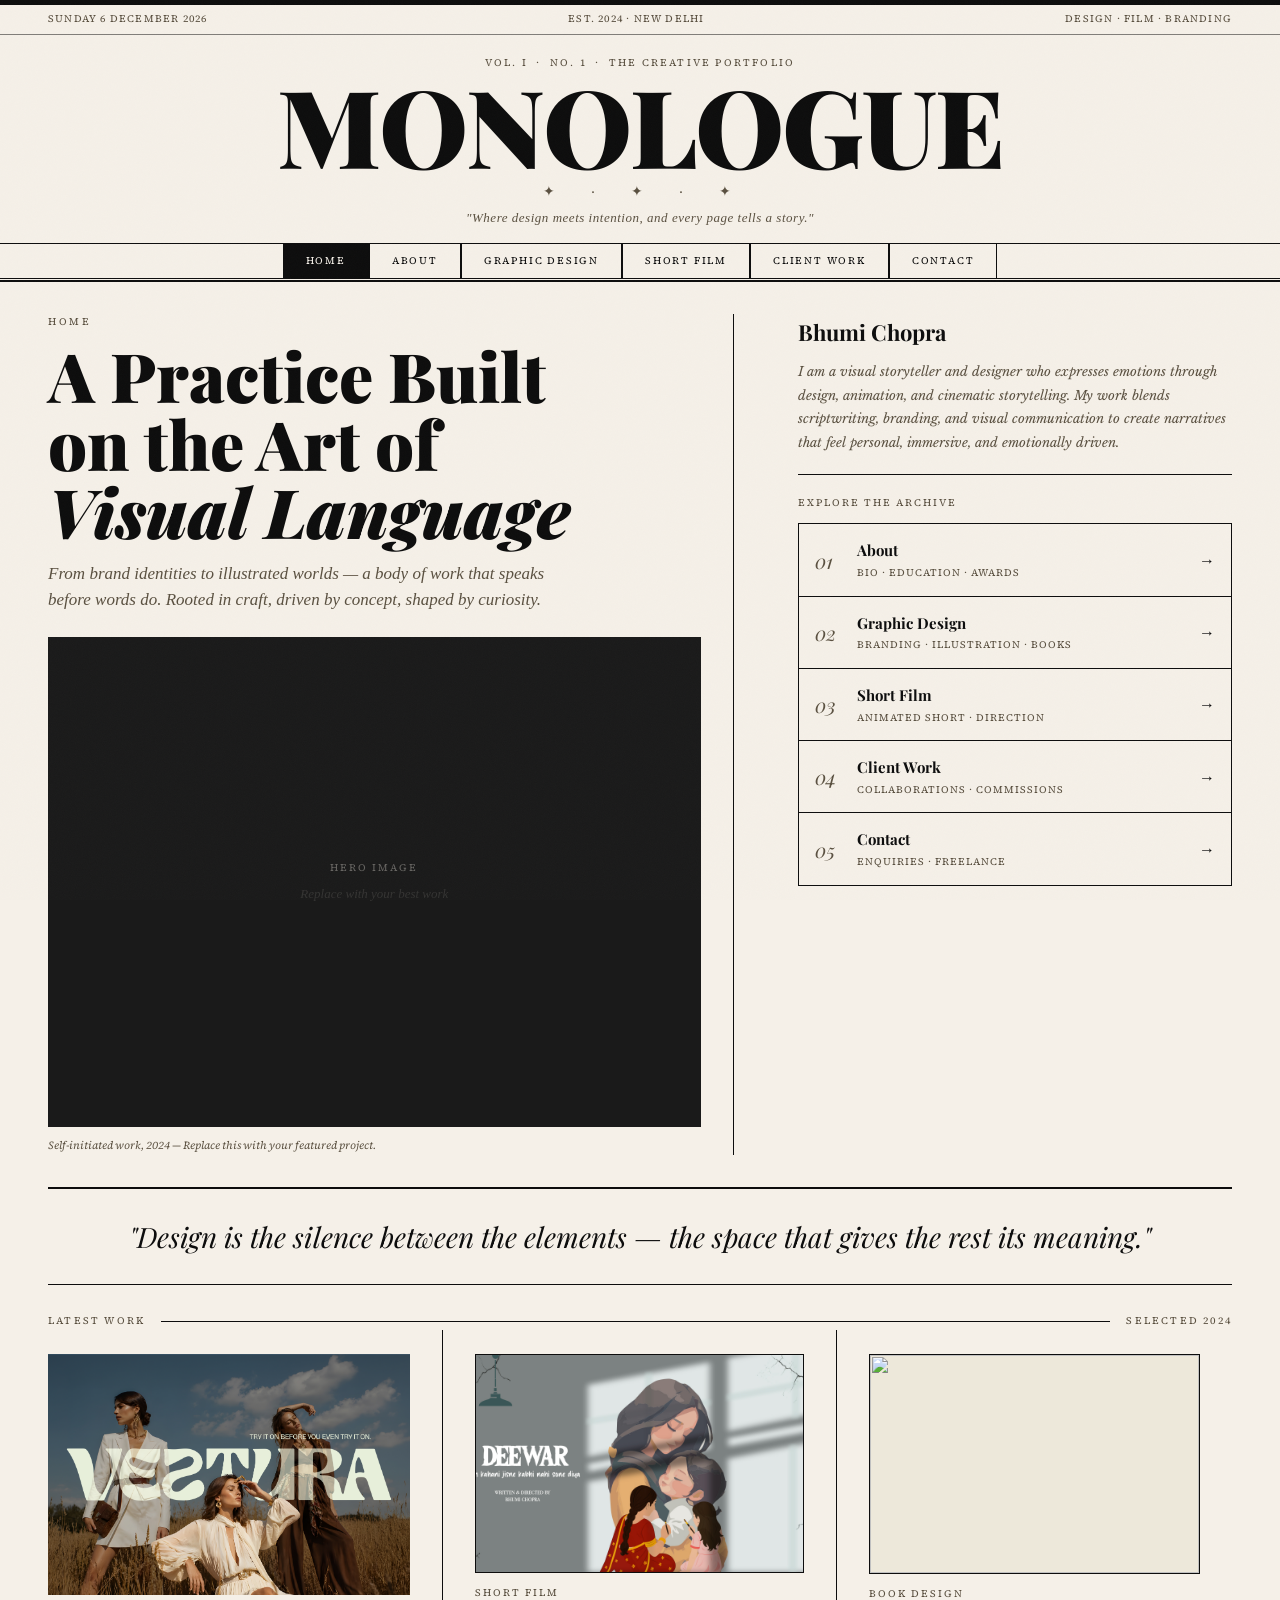
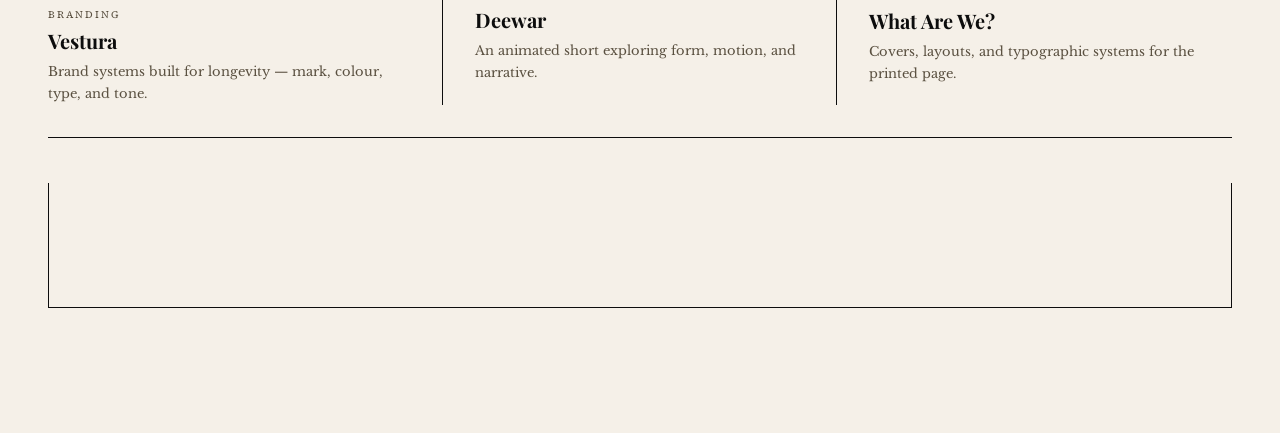
==== index.html @ 7926cd1f "Moodboard addition" ====
<!DOCTYPE html>
<html lang="en">
<head>
<meta charset="UTF-8">
<meta name="viewport" content="width=device-width, initial-scale=1.0">
<title>Monologue — Portfolio</title>
<link href="https://fonts.googleapis.com/css2?family=Playfair+Display:ital,wght@0,400;0,700;0,900;1,400;1,700&family=IM+Fell+English:ital@0;1&family=Libre+Baskerville:ital,wght@0,400;0,700;1,400&family=Source+Serif+4:ital,opsz,wght@0,8..60,300;0,8..60,400;1,8..60,300&display=swap" rel="stylesheet">
<link rel="stylesheet" href="./css/style.css">
</head>
<body>

<div class="noise"></div>

<!-- MASTHEAD -->
<header class="masthead">
  <div class="masthead-top">
    <span id="today-date"></span>
    <span>Est. 2024 · New Delhi</span>
    <span>Design · Film · Branding</span>
  </div>
  <div class="masthead-main">
    <div class="vol-line">Vol. I &nbsp;·&nbsp; No. 1 &nbsp;·&nbsp; The Creative Portfolio</div>
    <h1 class="logo-title"><a href="index.html">Monologue</a></h1><div class="ornament">✦ &nbsp; · &nbsp; ✦ &nbsp; · &nbsp; ✦</div>
    <p class="logo-sub">"Where design meets intention, and every page tells a story."</p>
  </div>
  <nav class="main-nav">
    <a href="index.html" class="active">Home</a>
    <a href="about.html">About</a>
    <a href="graphic-design.html">Graphic Design</a>
    <a href="film.html">Short Film</a>
    <a href="clients.html">Client Work</a>
    <a href="contact.html">Contact</a>
  </nav>
</header>

<!-- HERO INTRO -->
<main>
  <div class="page-grid">

    <!-- LEFT: Big intro text -->
    <div class="intro-left">
      <span class="kicker">Home</span>
      <h2 class="intro-headline">A Practice Built<br>on the Art of<br><em>Visual Language</em></h2>
      <p class="intro-deck">From brand identities to illustrated worlds — a body of work that speaks before words do. Rooted in craft, driven by concept, shaped by curiosity.</p>
      <div class="intro-img">
        <div class="img-placeholder dark">
          <span class="ph-label">Hero Image</span>
          <span class="ph-sub">Replace with your best work</span>
        </div>
      </div>
      <p class="caption">Self-initiated work, 2024 — Replace this with your featured project.</p>
    </div>

    <div class="col-rule"></div>

    <!-- RIGHT: Bio + navigation cards -->
    <div class="intro-right">
      <div class="bio-block">
        <h3 class="bio-name">Bhumi Chopra</h3>
        <p class="bio-text"><em>I am a visual storyteller and designer who expresses emotions through design, animation, and cinematic storytelling. My work blends scriptwriting, branding, and visual communication to create narratives that feel personal, immersive, and emotionally driven.</em></p>
      </div>

      <div class="rule-thin"></div>

      <p class="nav-cards-label">Explore the Archive</p>

      <div class="nav-cards">

        <a href="about.html" class="nav-card">
          <div class="nav-card-inner">
            <span class="nav-card-num">01</span>
            <div>
              <span class="nav-card-title">About</span>
              <span class="nav-card-sub">Bio · Education · Awards</span>
            </div>
            <span class="nav-card-arrow">→</span>
          </div>
        </a>

        <a href="graphic-design.html" class="nav-card">
          <div class="nav-card-inner">
            <span class="nav-card-num">02</span>
            <div>
              <span class="nav-card-title">Graphic Design</span>
              <span class="nav-card-sub">Branding · Illustration · Books</span>
            </div>
            <span class="nav-card-arrow">→</span>
          </div>
        </a>

        <a href="film.html" class="nav-card">
          <div class="nav-card-inner">
            <span class="nav-card-num">03</span>
            <div>
              <span class="nav-card-title">Short Film</span>
              <span class="nav-card-sub">Animated Short · Direction</span>
            </div>
            <span class="nav-card-arrow">→</span>
          </div>
        </a>

        <a href="clients.html" class="nav-card">
          <div class="nav-card-inner">
            <span class="nav-card-num">04</span>
            <div>
              <span class="nav-card-title">Client Work</span>
              <span class="nav-card-sub">Collaborations · Commissions</span>
            </div>
            <span class="nav-card-arrow">→</span>
          </div>
        </a>

        <a href="contact.html" class="nav-card">
          <div class="nav-card-inner">
            <span class="nav-card-num">05</span>
            <div>
              <span class="nav-card-title">Contact</span>
              <span class="nav-card-sub">Enquiries · Freelance</span>
            </div>
            <span class="nav-card-arrow">→</span>
          </div>
        </a>

      </div>
    </div>
  </div>

  <!-- PULL QUOTE -->
  <div class="pull-quote-strip">
    <blockquote>"Design is the silence between the elements — the space that gives the rest its meaning."</blockquote>
  </div>

  <!-- BOTTOM 3-COL TEASER -->
  <div class="section-header">
    <span class="section-label">Latest Work</span>
    <hr class="section-rule-line">
    <span class="section-label">Selected 2024</span>
  </div>

  <div class="three-col">
    <a href="brand-project01.html" class="teaser-card">
      <div class="teaser-img dark">
        <img src="assets/images/Branding 1/brand introduction page.jpg" style="height: 100%; width: 100%; object-fit: cover; object-position: center top; display: block;">
      </div>
      <span class="col-tag">Branding</span>
      <h3 class="teaser-title">Vestura</h3>
      <p class="teaser-text">Brand systems built for longevity — mark, colour, type, and tone.</p>
    </a>
    <a href="film.html" class="teaser-card">
      <div class="teaser-img mid">
        <img src="assets/images/Home Page/short film.jpeg" style="height: 100%; width: 100%; object-fit: cover; object-position: center top; display: block;">
      </div>
      <span class="col-tag">Short Film</span>
      <h3 class="teaser-title">Deewar</h3>
      <p class="teaser-text">An animated short exploring form, motion, and narrative.</p>
    </a>
    <a href="graphic-design.html#books" class="teaser-card">
      <div class="teaser-img light">
        <img src="assets/images/Book_design/mockup_1.jpg" style="height: 100%; width: 100%; object-fit: cover ; object-position: center top ; display: block;">
      </div>
      <span class="col-tag">Book Design</span>
      <h3 class="teaser-title">What Are We?</h3>
      <p class="teaser-text">Covers, layouts, and typographic systems for the printed page.</p>
    </a>
  </div>

  <!-- BRAND LOGOS STRIP -->
  <div class="section-header" style="margin-top:0;">
    <span class="section-label">Brands I've Worked With</span>
    <hr class="section-rule-line">
  </div>

<div class="brand-logos-strip">
    <div class="brand-logo-cell">
      <img src="./assets/images/Home Page/logo 1.png" alt="AFC">
    </div>
    <div class="brand-logo-cell">
      <img src="./assets/images/Home Page/logo 2.png" alt="DLF">
    </div>
    <div class="brand-logo-cell">
      <img src="./assets/images/Home Page/logo 3.png" alt="Minimalist">
    </div>
    <div class="brand-logo-cell">
      <img src="./assets/images/Home Page/logo 4.png" alt="Zoya">
    </div>
    <div class="brand-logo-cell">
      <img src="./assets/images/Home Page/logo 5.png" alt="Mevi">
    </div>
</div>


</main>

<footer class="site-footer">
  <div class="footer-inner">
    <span class="footer-logo">Monologue</span>
    <span class="footer-copy">© 2026 · All rights reserved</span>
    <div class="footer-links">
      <a href="contact.html">Contact</a>
      <a href="https://www.instagram.com/bhumiidesign/">Instagram</a>
      <a href="https://www.behance.net/bhumichopra">Behance</a>
    </div>
  </div>
</footer>

<script src="./js/main.js"></script>
</body>
</html>
---- css/style.css ----
/* ═══════════════════════════════════════════════
   Monologue — NEWSPAPER PORTFOLIO
   Shared Stylesheet
═══════════════════════════════════════════════ */

*, *::before, *::after { box-sizing: border-box; margin: 0; padding: 0; }

:root {
  --ink: #0d0d0d;
  --paper: #f5f0e8;
  --paper-dark: #ede8da;
  --paper-mid: #e2dccf;
  --rule: #0d0d0d;
  --muted: #5a5040;
  --col-gap: 32px;
  --page-pad: 48px;
}

html { scroll-behavior: smooth; }

body {
  background: var(--paper);
  color: var(--ink);
  font-family: 'Libre Baskerville', Georgia, serif;
  font-size: 15px;
  line-height: 1.65;
}

/* ── NOISE TEXTURE ─────────────────────────── */
.noise {
  position: fixed;
  inset: 0;
  pointer-events: none;
  z-index: 999;
  opacity: 0.025;
  background-image: url("data:image/svg+xml,%3Csvg viewBox='0 0 256 256' xmlns='http://www.w3.org/2000/svg'%3E%3Cfilter id='noise'%3E%3CfeTurbulence type='fractalNoise' baseFrequency='0.9' numOctaves='4' stitchTiles='stitch'/%3E%3C/filter%3E%3Crect width='100%25' height='100%25' filter='url(%23noise)'/%3E%3C/svg%3E");
  background-repeat: repeat;
  background-size: 200px;
}

/* ── MASTHEAD ──────────────────────────────── */
.masthead {
  border-bottom: 1px solid var(--ink);
  animation: fadeDown 0.5s ease both;
}

.masthead-top {
  border-top: 5px solid var(--ink);
  border-bottom: 1px solid var(--ink);
  display: flex;
  justify-content: space-between;
  align-items: center;
  gap: 12px;
  padding: 6px var(--page-pad);
  font-family: 'Source Serif 4', serif;
  font-size: 10px;
  letter-spacing: 0.12em;
  text-transform: uppercase;
  color: var(--muted);
}

.masthead-main {
  text-align: center;
  padding: 20px var(--page-pad) 0;
}

.vol-line {
  font-family: 'Source Serif 4', serif;
  font-size: 10px;
  letter-spacing: 0.22em;
  text-transform: uppercase;
  color: var(--muted);
  margin-bottom: 6px;
}

.logo-title {
  font-family: 'Playfair Display', serif;
  font-size: clamp(52px, 9vw, 108px);
  font-weight: 900;
  line-height: 0.88;
  letter-spacing: -0.02em;
  text-transform: uppercase;
}

.logo-title a {
  color: inherit;
  text-decoration: none;
}
.ornament {
  font-size: 14px;
  color: var(--muted);
  padding: 8px 0 4px;
  letter-spacing: 6px;
}

.logo-sub {
  font-family: 'IM Fell English', serif;
  font-style: italic;
  font-size: 13px;
  color: var(--muted);
  letter-spacing: 0.04em;
  padding-bottom: 14px;
}

/* ── NAV ───────────────────────────────────── */
.main-nav {
  display: flex;
  justify-content: center;
  border-top: 1px solid var(--ink);
  border-bottom: 3px double var(--ink);
  flex-wrap: wrap;
}

.main-nav a {
  font-family: 'Source Serif 4', serif;
  font-size: 10px;
  letter-spacing: 0.18em;
  text-transform: uppercase;
  color: var(--ink);
  text-decoration: none;
  padding: 9px 22px;
  border-right: 0.5px solid var(--ink);
  border-left: 0.5px solid var(--ink);
  transition: background 0.15s, color 0.15s;
}

.main-nav a:first-child { border-left: 0.5px solid var(--ink); }
.main-nav a:hover { background: var(--ink); color: var(--paper); }
.main-nav a.active { background: var(--ink); color: var(--paper); }

/* ── PAGE STRUCTURE ────────────────────────── */
main {
  max-width: 1280px;
  margin: 0 auto;
  padding: 0 var(--page-pad);
  animation: fadeUp 0.5s ease 0.1s both;
}

.page-title-block {
  padding: 40px 0 32px;
  border-bottom: 1px solid var(--ink);
}

.kicker {
  font-family: 'Source Serif 4', serif;
  font-size: 10px;
  letter-spacing: 0.25em;
  text-transform: uppercase;
  color: var(--muted);
  display: block;
  margin-bottom: 10px;
}

.page-headline {
  font-family: 'Playfair Display', serif;
  font-size: clamp(36px, 6vw, 72px);
  font-weight: 900;
  line-height: 0.95;
  margin-bottom: 16px;
}

.page-deck {
  font-family: 'IM Fell English', serif;
  font-style: italic;
  font-size: 16px;
  color: var(--muted);
  max-width: 640px;
  line-height: 1.6;
}

/* ── SECTION HEADERS ───────────────────────── */
.section-header {
  display: flex;
  align-items: center;
  gap: 16px;
  padding: 28px 0 0;
}

.section-label {
  font-family: 'Source Serif 4', serif;
  font-size: 10px;
  letter-spacing: 0.22em;
  text-transform: uppercase;
  color: var(--muted);
  white-space: nowrap;
}

.section-rule-line {
  flex: 1;
  border: none;
  border-top: 0.5px solid var(--ink);
}

/* ── COL RULE (vertical) ───────────────────── */
.col-rule {
  width: 1px;
  background: var(--ink);
  align-self: stretch;
  min-height: 100%;
  flex-shrink: 0;
}

.rule-thin {
  border: none;
  border-top: 0.5px solid var(--ink);
  margin: 20px 0;
}

/* ── INDEX PAGE GRID ───────────────────────── */
.page-grid {
  display: grid;
  grid-template-columns: 1.4fr auto 1fr;
  gap: 0 var(--col-gap);
  padding: 32px 0;
  border-bottom: 1px solid var(--ink);
}

.intro-right { padding-left: var(--col-gap); }

.intro-headline {
  font-family: 'Playfair Display', serif;
  font-size: clamp(38px, 5.5vw, 68px);
  font-weight: 900;
  line-height: 1.0;
  margin-bottom: 16px;
}

.intro-deck {
  font-family: 'IM Fell English', serif;
  font-style: italic;
  font-size: 17px;
  color: var(--muted);
  margin-bottom: 24px;
  line-height: 1.55;
  max-width: 500px;
}

.intro-img {
  width: 100%;
  aspect-ratio: 4/3;
  margin-bottom: 10px;
}

.bio-name {
  font-family: 'Playfair Display', serif;
  font-size: 22px;
  font-weight: 700;
  margin-bottom: 10px;
}

.bio-text {
  font-size: 13px;
  line-height: 1.8;
  color: var(--muted);
  margin-bottom: 20px;
}

.nav-cards-label {
  font-family: 'Source Serif 4', serif;
  font-size: 10px;
  letter-spacing: 0.2em;
  text-transform: uppercase;
  color: var(--muted);
  margin-bottom: 12px;
}

.nav-cards { display: flex; flex-direction: column; gap: 0; }

.nav-card {
  display: block;
  text-decoration: none;
  color: var(--ink);
  border: 0.5px solid var(--ink);
  border-top: none;
  transition: background 0.15s;
}
.nav-card:first-child { border-top: 0.5px solid var(--ink); }
.nav-card:hover { background: var(--ink); color: var(--paper); }
.nav-card:hover .nav-card-num,
.nav-card:hover .nav-card-sub { color: rgba(245,240,232,0.55); }

.nav-card-inner {
  display: flex;
  align-items: center;
  gap: 14px;
  padding: 14px 16px;
}

.nav-card-num {
  font-family: 'Playfair Display', serif;
  font-size: 20px;
  font-weight: 400;
  font-style: italic;
  color: var(--muted);
  min-width: 28px;
  transition: color 0.15s;
}

.nav-card-title {
  display: block;
  font-family: 'Playfair Display', serif;
  font-size: 15px;
  font-weight: 700;
}

.nav-card-sub {
  display: block;
  font-family: 'Source Serif 4', serif;
  font-size: 10px;
  letter-spacing: 0.1em;
  color: var(--muted);
  text-transform: uppercase;
  margin-top: 2px;
  transition: color 0.15s;
}

.nav-card-arrow {
  margin-left: auto;
  font-size: 16px;
}

/* ── PULL QUOTE STRIP ──────────────────────── */
.pull-quote-strip {
  border-top: 1px solid var(--ink);
  border-bottom: 1px solid var(--ink);
  padding: 28px 80px;
  text-align: center;
}

.pull-quote-strip blockquote {
  font-family: 'Playfair Display', serif;
  font-style: italic;
  font-size: clamp(18px, 2.5vw, 28px);
  line-height: 1.4;
  color: var(--ink);
}

/* ── THREE COL TEASER ──────────────────────── */
.three-col {
  display: grid;
  grid-template-columns: repeat(3, 1fr);
  gap: 0;
  border-bottom: 1px solid var(--ink);
  padding-bottom: 32px;
}

.teaser-card {
  text-decoration: none;
  color: var(--ink);
  padding: 24px var(--col-gap) 0 0;
  border-right: 0.5px solid var(--ink);
  transition: opacity 0.2s;
}
.teaser-card:last-child { border-right: none; padding-right: 0; }
.teaser-card:not(:first-child) { padding-left: var(--col-gap); padding-right: var(--col-gap); }
.teaser-card:last-child { padding-left: var(--col-gap); }
.teaser-card:hover { opacity: 0.7; }

.teaser-img { width: 100%; aspect-ratio: 3/2; margin-bottom: 12px; display: flex; align-items: center; justify-content: center; }

.col-tag {
  font-family: 'Source Serif 4', serif;
  font-size: 10px;
  letter-spacing: 0.2em;
  text-transform: uppercase;
  color: var(--muted);
  display: block;
  margin-bottom: 6px;
}

.teaser-title {
  font-family: 'Playfair Display', serif;
  font-size: 20px;
  font-weight: 700;
  line-height: 1.2;
  margin-bottom: 8px;
}

.teaser-text {
  font-size: 13px;
  line-height: 1.7;
  color: var(--muted);
}

/* ── IMAGE PLACEHOLDERS ────────────────────── */
.img-placeholder {
  width: 100%; height: 100%;
  display: flex; flex-direction: column;
  align-items: center; justify-content: center;
  gap: 6px;
}
.img-placeholder.dark { background: #1a1a1a; }
.img-placeholder.mid { background: var(--paper-mid); border: 1px solid var(--ink); }
.img-placeholder.light { background: var(--paper-dark); border: 1px solid var(--ink); }
.img-placeholder.tall { aspect-ratio: 3/4; width: 100%; }
.img-placeholder.medium { aspect-ratio: 4/3; width: 100%; }

.dark .ph-label, .mid .ph-label { font-family: 'Source Serif 4', serif; font-size: 10px; letter-spacing: 0.2em; text-transform: uppercase; }
.dark .ph-label { color: rgba(245,240,232,0.35); }
.mid .ph-label { color: var(--muted); }
.dark .ph-sub { font-family: 'IM Fell English', serif; font-style: italic; font-size: 13px; color: rgba(245,240,232,0.2); }
.mid .ph-sub { font-family: 'IM Fell English', serif; font-style: italic; font-size: 13px; color: var(--muted); opacity: 0.6; }
.ph-label { font-family: 'Source Serif 4', serif; font-size: 10px; letter-spacing: 0.2em; text-transform: uppercase; color: var(--muted); }
.ph-sub { font-family: 'IM Fell English', serif; font-style: italic; font-size: 13px; color: var(--muted); opacity: 0.6; }

/* Shorthand bg classes */
.dark { background: #1c1c1c; }
.mid { background: var(--paper-mid); border: 1px solid var(--ink); }
.light { background: var(--paper-dark); border: 1px solid var(--ink); }

/* ── WORK FEATURE ──────────────────────────── */
.work-feature {
  display: grid;
  grid-template-columns: 1fr 1fr;
  gap: 0 var(--col-gap);
  padding: 32px 0;
  border-bottom: 1px solid var(--ink);
}

.work-feature.reverse { direction: rtl; }
.work-feature.reverse > * { direction: ltr; }

.work-feature-img { width: 100%; }
.work-feature-img .img-placeholder { aspect-ratio: unset; height: 100%; min-height: 320px; }

.work-feature-text { padding: 8px 0; }

.work-title {
  font-family: 'Playfair Display', serif;
  font-size: clamp(26px, 3.5vw, 42px);
  font-weight: 900;
  line-height: 1.05;
  margin-bottom: 16px;
}

.work-body {
  font-size: 14px;
  line-height: 1.8;
  color: var(--muted);
  margin-bottom: 16px;
}

.work-meta { display: flex; flex-direction: column; gap: 6px; margin-top: 8px; }

.meta-item {
  font-family: 'Source Serif 4', serif;
  font-size: 11px;
  letter-spacing: 0.1em;
  color: var(--muted);
  border-bottom: 0.5px solid var(--paper-mid);
  padding-bottom: 6px;
}
.meta-item strong { color: var(--ink); font-family: 'Libre Baskerville', serif; margin-right: 12px; }

/* ── SUB-NAV TABS ──────────────────────────── */
.sub-nav-wrap {
  padding: 20px 0;
  border-bottom: 1px solid var(--ink);
}

.sub-nav { display: flex; gap: 0; }

.sub-btn {
  font-family: 'Source Serif 4', serif;
  font-size: 10px;
  letter-spacing: 0.18em;
  text-transform: uppercase;
  background: none;
  border: 0.5px solid var(--ink);
  color: var(--muted);
  padding: 8px 20px;
  cursor: pointer;
  transition: all 0.15s;
}
.sub-btn:last-child { border-right: 0.5px solid var(--ink); }
.sub-btn:hover { background: var(--ink); color: var(--paper); }
.sub-btn.active { background: var(--ink); color: var(--paper); }

/* ── GRID 2 ────────────────────────────────── */
.grid-2 {
  display: grid;
  grid-template-columns: repeat(2, 1fr);
  gap: var(--col-gap);
  padding: 28px 0 32px;
}

.grid-title {
  font-family: 'Playfair Display', serif;
  font-size: 18px;
  font-weight: 700;
  margin: 10px 0 6px;
}

.grid-text { font-size: 12px; color: var(--muted); line-height: 1.65; }

/* ── MASONRY ───────────────────────────────── */
.masonry-grid {
  columns: 3;
  column-gap: var(--col-gap);
  padding: 28px 0 32px;
}

.masonry-item {
  break-inside: avoid;
  margin-bottom: var(--col-gap);
}

.masonry-item > div {
  width: 100%;
  aspect-ratio: 4/3;
}

.masonry-item.tall > div { aspect-ratio: 2/3; }

/* ── FILM PAGE ─────────────────────────────── */
.film-section {
  padding: 32px 0;
  border-bottom: 1px solid var(--ink);
}

.film-embed-wrap {
  width: 100%;
  aspect-ratio: 16/9;
  background: #0d0d0d;
  border: 1px solid var(--ink);
  overflow: hidden;
}

.film-poster { width: 100%; height: 100%; cursor: pointer; }

.film-poster-inner {
  width: 100%; height: 100%;
  display: flex; flex-direction: column;
  align-items: center; justify-content: center;
  gap: 16px;
  transition: background 0.2s;
}
.film-poster:hover .film-poster-inner { background: #222; }

.play-btn {
  width: 68px; height: 68px;
  border-radius: 50%;
  border: 1.5px solid rgba(245,240,232,0.4);
  display: flex; align-items: center; justify-content: center;
  transition: all 0.2s;
}
.film-poster:hover .play-btn { border-color: rgba(245,240,232,0.8); background: rgba(245,240,232,0.08); }

.film-poster-title {
  font-family: 'Playfair Display', serif;
  font-style: italic;
  font-size: 16px;
  color: rgba(245,240,232,0.55);
}

.film-poster-year {
  font-family: 'Source Serif 4', serif;
  font-size: 10px;
  letter-spacing: 0.2em;
  text-transform: uppercase;
  color: rgba(245,240,232,0.3);
}

.film-details {
  display: grid;
  grid-template-columns: 1.4fr 1fr;
  gap: 0 var(--col-gap);
  padding: 32px 0;
  border-bottom: 1px solid var(--ink);
}

.credits-title {
  font-family: 'Playfair Display', serif;
  font-size: 18px;
  font-weight: 700;
  margin-bottom: 14px;
}

.credits-table { width: 100%; border-collapse: collapse; }
.credits-table tr { border-bottom: 0.5px solid var(--paper-mid); }

.cred-role {
  font-family: 'Source Serif 4', serif;
  font-size: 10px;
  letter-spacing: 0.15em;
  text-transform: uppercase;
  color: var(--muted);
  padding: 7px 0;
  width: 40%;
}

.cred-name {
  font-family: 'Libre Baskerville', serif;
  font-size: 13px;
  color: var(--ink);
  padding: 7px 0;
}

.festival-list { list-style: none; }
.festival-list li {
  font-family: 'IM Fell English', serif;
  font-style: italic;
  font-size: 14px;
  color: var(--muted);
  padding: 5px 0;
  border-bottom: 0.5px solid var(--paper-mid);
}
.festival-list li::before { content: '— '; color: var(--ink); font-style: normal; }

.stills-grid {
  display: grid;
  grid-template-columns: repeat(4, 1fr);
  grid-template-rows: auto auto;
  gap: 12px;
  padding: 20px 0 32px;
}

.still {
  aspect-ratio: 16/10;
  display: flex; align-items: center; justify-content: center;
}
.still .ph-label { color: rgba(245,240,232,0.25); }
.still.wide { grid-column: span 2; }

/* ── CLIENT PAGE ───────────────────────────── */
.client-table-grid {
  padding: 20px 0 32px;
  display: flex;
  flex-direction: column;
  gap: 0;
  border: 0.5px solid var(--ink);
  margin-top: 20px;
}

.client-row {
  display: grid;
  grid-template-columns: 120px 1fr auto;
  gap: 0 var(--col-gap);
  align-items: center;
  border-bottom: 0.5px solid var(--ink);
  padding: 20px;
  transition: background 0.15s;
}
.client-row:last-child { border-bottom: none; }
.client-row:hover { background: var(--paper-dark); }

.client-row-img { width: 120px; aspect-ratio: 4/3; flex-shrink: 0; }

.client-row-meta { display: flex; flex-direction: column; gap: 6px; align-items: flex-end; }

.meta-pill {
  font-family: 'Source Serif 4', serif;
  font-size: 10px;
  letter-spacing: 0.12em;
  text-transform: uppercase;
  border: 0.5px solid var(--ink);
  padding: 3px 10px;
  color: var(--muted);
  white-space: nowrap;
}

.logo-strip {
  display: grid;
  grid-template-columns: repeat(6, 1fr);
  border: 0.5px solid var(--ink);
  margin: 20px 0 40px;
}

.logo-cell {
  border-right: 0.5px solid var(--ink);
  padding: 28px 16px;
  display: flex; align-items: center; justify-content: center;
  transition: background 0.15s;
}
.logo-cell:last-child { border-right: none; }
.logo-cell:hover { background: var(--paper-dark); }

.logo-placeholder {
  font-family: 'Playfair Display', serif;
  font-size: 13px;
  font-style: italic;
  color: var(--muted);
  letter-spacing: 0.08em;
}

/* ── CONTACT PAGE ──────────────────────────── */
.contact-layout {
  display: grid;
  grid-template-columns: 1.2fr auto 1fr;
  gap: 0 var(--col-gap);
  padding: 40px 0 60px;
}

.contact-info-col { padding-left: var(--col-gap); }

.form-field { margin-bottom: 20px; }

.form-label {
  display: block;
  font-family: 'Source Serif 4', serif;
  font-size: 10px;
  letter-spacing: 0.2em;
  text-transform: uppercase;
  color: var(--muted);
  margin-bottom: 6px;
}

.form-input {
  width: 100%;
  background: transparent;
  border: none;
  border-bottom: 1px solid var(--ink);
  padding: 8px 0;
  font-family: 'Libre Baskerville', serif;
  font-size: 14px;
  color: var(--ink);
  outline: none;
  transition: border-color 0.2s;
  appearance: none;
}
.form-input:focus { border-bottom-width: 2px; }
.form-input::placeholder { color: var(--muted); font-style: italic; }

.form-select {
  cursor: pointer;
  background-image: url("data:image/svg+xml,%3Csvg xmlns='http://www.w3.org/2000/svg' width='10' height='6'%3E%3Cpath d='M0 0l5 6 5-6z' fill='%235a5040'/%3E%3C/svg%3E");
  background-repeat: no-repeat;
  background-position: right 4px center;
  padding-right: 20px;
}

.form-textarea { resize: vertical; min-height: 120px; border: 1px solid var(--ink); padding: 10px; margin-top: 2px; }

.form-submit {
  font-family: 'Source Serif 4', serif;
  font-size: 11px;
  letter-spacing: 0.2em;
  text-transform: uppercase;
  background: var(--ink);
  color: var(--paper);
  border: none;
  padding: 14px 36px;
  cursor: pointer;
  transition: opacity 0.15s;
}
.form-submit:hover { opacity: 0.8; }

.info-block { margin-bottom: 20px; }

.info-label {
  font-family: 'Source Serif 4', serif;
  font-size: 10px;
  letter-spacing: 0.2em;
  text-transform: uppercase;
  color: var(--muted);
  display: block;
  margin-bottom: 4px;
}

.info-value {
  font-family: 'Playfair Display', serif;
  font-size: 17px;
  color: var(--ink);
  display: block;
  text-decoration: none;
}
.info-value:hover { text-decoration: underline; }

.info-sub { font-size: 12px; color: var(--muted); font-style: italic; margin-top: 2px; display: block; }

.available { color: #2a6b3f; }

.social-links { display: flex; flex-direction: column; gap: 0; margin-top: 8px; }

.social-link {
  font-family: 'Libre Baskerville', serif;
  font-size: 14px;
  color: var(--muted);
  text-decoration: none;
  padding: 5px 0;
  border-bottom: 0.5px solid var(--paper-mid);
  transition: color 0.15s;
}
.social-link:hover { color: var(--ink); }

.services-mini { list-style: none; margin-top: 8px; }
.services-mini li {
  font-size: 13px;
  color: var(--muted);
  padding: 5px 0;
  border-bottom: 0.5px solid var(--paper-mid);
  font-family: 'Libre Baskerville', serif;
}
.services-mini li::before { content: '— '; color: var(--ink); }

/* ── BRAND LOGOS STRIP ─────────────────────── */
.brand-logos-strip {
  display: grid;
  grid-template-columns: repeat(5, 1fr);
  border: 0.5px solid var(--ink);
  border-top: none;
  margin-bottom: 40px;
}

.brand-logo-cell {
  padding: 32px 24px;
  display: flex;
  align-items: center;
  justify-content: center;
  transition: background 0.15s;
  box-shadow: -0.5px 0 0 0 var(--ink), 0 -0.5px 0 0 var(--ink);
}

.brand-logo-cell:last-child { border-right: none; }
.brand-logo-cell:hover { background: var(--paper-dark); }

.brand-logo-placeholder {
  font-family: 'Playfair Display', serif;
  font-size: 14px;
  font-style: italic;
  color: var(--muted);
  letter-spacing: 0.06em;
  text-align: center;
  opacity: 0.6;
}

.brand-logo-cell img {
  max-width: 160px;
  max-height: 80px;
  width: auto;
  height: auto;
  object-fit: contain;
  filter: grayscale(1) contrast(0.7);
  transition: filter 0.2s;
}
.brand-logo-cell:nth-child(4) img,
.brand-logo-cell:nth-child(5) img {
  max-width: 110px;
  max-height: 50px;
}

.brand-logo-cell:hover img { filter: grayscale(0) contrast(1); }

/* ── ABOUT PAGE ────────────────────────────── */
.about-top {
  display: grid;
  grid-template-columns: 320px auto 1fr;
  gap: 0 var(--col-gap);
  padding: 32px 0;
  border-bottom: 1px solid var(--ink);
}

.about-photo { margin-bottom: 20px; }

.quick-facts { border: 0.5px solid var(--ink); }

.fact-row {
  display: flex;
  justify-content: space-between;
  align-items: baseline;
  gap: 12px;
  padding: 10px 14px;
  border-bottom: 0.5px solid var(--paper-mid);
}
.fact-row:last-child { border-bottom: none; }

.fact-label {
  font-family: 'Source Serif 4', serif;
  font-size: 10px;
  letter-spacing: 0.15em;
  text-transform: uppercase;
  color: var(--muted);
  white-space: nowrap;
  flex-shrink: 0;
}

.fact-value {
  font-family: 'Libre Baskerville', serif;
  font-size: 12px;
  color: var(--ink);
  text-align: right;
}

.about-bio-col { padding-left: var(--col-gap); }

.about-bio-title {
  font-family: 'Playfair Display', serif;
  font-size: clamp(30px, 4vw, 48px);
  font-weight: 900;
  line-height: 1.0;
  margin-bottom: 20px;
}

.about-bio-body {
  font-size: 14px;
  line-height: 1.85;
  color: var(--muted);
  margin-bottom: 16px;
}

.skills-grid {
  display: flex;
  flex-wrap: wrap;
  gap: 8px;
}

.skill-pill {
  font-family: 'Source Serif 4', serif;
  font-size: 10px;
  letter-spacing: 0.14em;
  text-transform: uppercase;
  border: 0.5px solid var(--ink);
  padding: 5px 14px;
  color: var(--muted);
  transition: all 0.15s;
  cursor: default;
}
.skill-pill:hover { background: var(--ink); color: var(--paper); }

/* ── EDUCATION TIMELINE ────────────────────── */
.timeline-block {
  padding: 20px 0 32px;
  border-bottom: 1px solid var(--ink);
}

.timeline-entry {
  display: grid;
  grid-template-columns: 120px 1fr;
  gap: 0 var(--col-gap);
  padding: 20px 0;
  border-bottom: 0.5px solid var(--paper-mid);
}
.timeline-entry:last-child { border-bottom: none; }

.year-text {
  font-family: 'IM Fell English', serif;
  font-style: italic;
  font-size: 13px;
  color: var(--muted);
  padding-top: 3px;
}

.timeline-title {
  font-family: 'Playfair Display', serif;
  font-size: 18px;
  font-weight: 700;
  margin-bottom: 4px;
}

.timeline-inst {
  font-family: 'Source Serif 4', serif;
  font-size: 11px;
  letter-spacing: 0.12em;
  text-transform: uppercase;
  color: var(--muted);
  margin-bottom: 8px;
}

.timeline-desc {
  font-size: 13px;
  color: var(--muted);
  line-height: 1.75;
}

/* ── AWARDS ────────────────────────────────── */
.awards-block {
  padding: 20px 0 48px;
}

.award-entry {
  display: grid;
  grid-template-columns: 40px 1fr;
  gap: 0 20px;
  padding: 20px 0;
  border-bottom: 0.5px solid var(--paper-mid);
  transition: background 0.15s;
}
.award-entry:last-child { border-bottom: none; }
.award-entry:hover { background: var(--paper-dark); margin: 0 -20px; padding: 20px; }
.award-entry.featured .award-badge { color: var(--ink); }

.award-badge {
  font-size: 22px;
  color: var(--muted);
  padding-top: 2px;
  text-align: center;
}

.award-header {
  display: flex;
  align-items: baseline;
  justify-content: space-between;
  gap: 16px;
  margin-bottom: 4px;
}

.award-title {
  font-family: 'Playfair Display', serif;
  font-size: 20px;
  font-weight: 700;
}

.award-year {
  font-family: 'IM Fell English', serif;
  font-style: italic;
  font-size: 14px;
  color: var(--muted);
  white-space: nowrap;
}

.award-org {
  font-family: 'Source Serif 4', serif;
  font-size: 10px;
  letter-spacing: 0.15em;
  text-transform: uppercase;
  color: var(--muted);
  margin-bottom: 8px;
}

.award-desc {
  font-size: 13px;
  color: var(--muted);
  line-height: 1.7;
}

/* ── BOOK DESIGN — CHARACTERS ──────────────── */
.characters-grid {
  display: grid;
  grid-template-columns: 1fr 1fr;
  gap: 0 var(--col-gap);
  padding: 24px 0 32px;
  border-bottom: 1px solid var(--ink);
}


.character-row {
  display: flex;
  align-items: flex-start;
  gap: 16px;
  margin: 12px 0 14px;
}

.character-sketch-wrap {
  flex: 1;
  display: flex;
  flex-direction: column;
  align-items: center;
  gap: 6px;
}

.sketch-label {
  font-family: 'Source Serif 4', serif;
  font-size: 9px;
  letter-spacing: 0.2em;
  text-transform: uppercase;
  color: var(--muted);
}

.sketch-arrow {
  font-size: 20px;
  color: var(--muted);
  padding-top: 120px;
  flex-shrink: 0;
}

.character-desc {
  font-size: 12px;
  color: var(--muted);
  line-height: 1.7;
  font-style: italic;
  font-family: 'IM Fell English', serif;
}

/* ── COLOUR PALETTE + TYPOGRAPHY ───────────── */
.palette-type-grid {
  display: grid;
  grid-template-columns: 1fr auto 1fr;
  gap: 0 var(--col-gap);
  padding: 24px 0 32px;
  border-bottom: 1px solid var(--ink);
}

.swatches {
  display: flex;
  flex-direction: column;
  gap: 0;
  border: 0.5px solid var(--ink);
}

.swatch-item {
  display: grid;
  grid-template-columns: 48px 1fr auto;
  align-items: center;
  gap: 14px;
  border-bottom: 0.5px solid var(--paper-mid);
  padding-right: 14px;
  transition: background 0.15s;
}
.swatch-item:last-child { border-bottom: none; }
.swatch-item:hover { background: var(--paper-dark); }

@font-face {
  font-family: 'Energy Station';
  src: url('../assets/EnergyStation.ttf') format('truetype');
}
@font-face {
  font-family: 'WonderCity';
  src: url('../assets/Wondercity.otf') format('opentype');
}
.swatch {
  height: 48px;
  width: 48px;
  flex-shrink: 0;
}

.swatch-name {
  font-family: 'Libre Baskerville', serif;
  font-size: 13px;
  color: var(--ink);
}

.swatch-hex {
  font-family: 'Source Serif 4', serif;
  font-size: 10px;
  letter-spacing: 0.12em;
  color: var(--muted);
}

.type-entry {
  border-bottom: 0.5px solid var(--paper-mid);
  padding: 8px 0;
}

.type-entry:last-child { border-bottom: none; }

.type-role {
  font-family: 'Source Serif 4', serif;
  font-size: 10px;
  letter-spacing: 0.2em;
  text-transform: uppercase;
  color: var(--muted);
  display: block;
  margin-bottom: 8px;
}

.type-specimen {
  color: var(--ink);
  margin-bottom: 6px;
}

.type-detail {
  font-family: 'Source Serif 4', serif;
  font-size: 10px;
  letter-spacing: 0.1em;
  color: var(--muted);
  text-transform: uppercase;
  display: block;
}

/* ── CHARACTER PROFILE (shared pattern — used by Film & Book Design) ── */
.film-char-single {
  margin-top: 24px;
}

.char-sketches-row {
  display: grid;
  grid-template-columns: repeat(3, 1fr);
  gap: var(--col-gap);
  margin-bottom: 28px;
}

.char-single-header {
  border-top: 1px solid var(--ink);
  border-bottom: 0.5px solid var(--paper-mid);
  padding: 18px 0;
  display: flex;
  align-items: baseline;
  gap: 28px;
}

.char-single-header .char-name {
  font-size: 28px;
  margin-bottom: 0;
  white-space: nowrap;
}

.char-single-header .char-desc {
  font-size: 15px;
  margin: 0;
}

.char-single-body {
  display: grid;
  grid-template-columns: repeat(3, 1fr);
  gap: 0;
  border: 0.5px solid var(--ink);
  margin-top: 0;
}

.char-body-col {
  padding: 24px 24px 28px;
  border-right: 0.5px solid var(--ink);
}
.char-body-col:last-child {
  border-right: none;
}

.char-body-label {
  font-family: 'Source Serif 4', serif;
  font-size: 9px;
  letter-spacing: 0.22em;
  text-transform: uppercase;
  color: var(--muted);
  display: block;
  margin-bottom: 10px;
}

.char-body-text {
  font-family: 'Libre Baskerville', serif;
  font-size: 13px;
  line-height: 1.8;
  color: var(--muted);
}

.char-sketch-pair {
  display: grid;
  grid-template-columns: 1fr auto 1fr;
  align-items: center;
  gap: 8px;
  margin-bottom: 12px;
}

.char-img {
  width: 100%;
  aspect-ratio: 2/3;
  display: flex;
  align-items: center;
  justify-content: center;
  flex-direction: column;
  gap: 4px;
}

.char-arrow {
  font-size: 16px;
  color: var(--muted);
  flex-shrink: 0;
}

.char-sketch-label {
  font-family: 'Source Serif 4', serif;
  font-size: 9px;
  letter-spacing: 0.15em;
  text-transform: uppercase;
  color: var(--muted);
  text-align: center;
  display: block;
  margin-bottom: 3px;
}

.char-name {
  font-family: 'Playfair Display', serif;
  font-size: 17px;
  font-weight: 700;
  margin-bottom: 4px;
}

.char-desc {
  font-family: 'IM Fell English', serif;
  font-style: italic;
  font-size: 13px;
  color: var(--muted);
  line-height: 1.65;
}

@media (max-width: 960px) {
  .char-sketches-row { grid-template-columns: 1fr; }
  .char-single-header { flex-direction: column; gap: 8px; }
  .char-single-body { grid-template-columns: 1fr; }
  .char-body-col { border-right: none; border-bottom: 0.5px solid var(--paper-mid); }
  .char-body-col:last-child { border-bottom: none; }
}

@media (max-width: 600px) {
  .char-sketch-pair { grid-template-columns: 1fr; gap: 10px; justify-items: center; }
  .char-img { max-width: 220px; }
}

/* ── FULL LAYOUT SPREADS ───────────────────── */
.layout-spread {
  padding: 20px 0 12px;
}

.layout-spread-2 {
  display: grid;
  grid-template-columns: 1fr 1fr;
  gap: var(--col-gap);
  padding-bottom: 32px;
  border-bottom: 1px solid var(--ink);
}

/* ── MOCKUPS ───────────────────────────────── */
.mockups-grid {
  display: grid;
  grid-template-columns: 1fr 1fr;
  gap: var(--col-gap);
  padding: 20px 0 48px;
}

.mockup-item.large {
  grid-column: span 2;
}

/* ── FOOTER ────────────────────────────────── */
.site-footer {
  border-top: 3px double var(--ink);
  max-width: 1280px;
  margin: 0 auto;
  padding: 0 var(--page-pad);
}

.footer-inner {
  display: flex;
  align-items: center;
  justify-content: space-between;
  padding: 16px 0;
  flex-wrap: wrap;
  gap: 12px;
}

.footer-logo {
  font-family: 'Playfair Display', serif;
  font-size: 18px;
  font-weight: 900;
  letter-spacing: 0.1em;
  text-transform: uppercase;
}

.footer-copy {
  font-family: 'Source Serif 4', serif;
  font-size: 10px;
  letter-spacing: 0.12em;
  color: var(--muted);
  text-transform: uppercase;
}

.footer-links { display: flex; gap: 20px; }
.footer-links a {
  font-family: 'Source Serif 4', serif;
  font-size: 10px;
  letter-spacing: 0.15em;
  text-transform: uppercase;
  color: var(--muted);
  text-decoration: none;
  transition: color 0.15s;
}
.footer-links a:hover { color: var(--ink); }

.caption {
  font-size: 11px;
  color: var(--muted);
  font-style: italic;
  font-family: 'Source Serif 4', serif;
}

/* ── ANIMATIONS ────────────────────────────── */
@keyframes fadeDown { from { opacity: 0; transform: translateY(-8px); } to { opacity: 1; transform: none; } }
@keyframes fadeUp   { from { opacity: 0; transform: translateY(8px);  } to { opacity: 1; transform: none; } }

/* ── RESPONSIVE ────────────────────────────── */
@media (max-width: 960px) {
  :root { --page-pad: 20px; }
  .page-grid, .film-details, .contact-layout { grid-template-columns: 1fr; }
  .col-rule { display: none; }
  .intro-right, .contact-info-col, .about-bio-col { padding-left: 0; border-top: 1px solid var(--ink); padding-top: 24px; margin-top: 24px; }
  .three-col { grid-template-columns: 1fr; }
  .teaser-card { border-right: none; border-bottom: 1px solid var(--ink); padding: 0 0 24px 0; }
  .teaser-card:not(:first-child) { padding: 24px 0; }
  .work-feature, .work-feature.reverse { grid-template-columns: 1fr; direction: ltr; }
  .grid-2 { grid-template-columns: 1fr; }
  .masonry-grid { columns: 2; }
  .stills-grid { grid-template-columns: repeat(2, 1fr); }
  .still.wide { grid-column: span 2; }
  .logo-strip { grid-template-columns: repeat(3, 1fr); }
  .client-row {
    display: flex;
    flex-direction: column;
    align-items: flex-start;
    gap: 14px;
  }
  .client-row-img { width: 100%; aspect-ratio: 16/9; }
  .client-row-meta { display: flex; flex-direction: row; gap: 8px; }
  .pull-quote-strip { padding: 24px 20px; }
  .masthead-top {
    font-size: 9px;
    padding: 8px 20px;
    flex-direction: column;
    align-items: center;
    gap: 4px;
    text-align: center;
  }
  .main-nav {
    display: grid;
    grid-template-columns: repeat(3, 1fr);
    flex-wrap: unset;
  }
  .main-nav a {
    padding: 10px 8px;
    font-size: 9px;
    text-align: center;
    border: 0.5px solid var(--ink);
    margin: -0.5px 0 0 -0.5px;
  }
  .brand-logos-strip, .brand-logos-strip[style] {
    display: grid !important;
    grid-template-columns: repeat(3, 1fr) !important;
  }
  .about-top { grid-template-columns: 1fr; }
  .characters-grid { grid-template-columns: 1fr; }
  .palette-type-grid { grid-template-columns: 1fr !important;
    display: flex !important;
    flex-direction: column !important; }
  .palette-type-grid .col-rule{
    display: none !important;
  }
  .layout-spread-2 { grid-template-columns: 1fr; }
  .mockups-grid { grid-template-columns: 1fr; }
  .mockup-item.large { grid-column: span 1; }
  .sketch-arrow { padding-top: 80px; }

  /* character sketch rows (used with inline max-width on graphic-design.html) */
  .character-row, .character-row[style] {
    flex-wrap: wrap !important;
  }
  .character-sketch-wrap, .character-sketch-wrap[style] {
  max-width: 42% !important;
  flex: 1 1 42% !important;
}
}

/* ── EXTRA-SMALL SCREENS ────────────────────── */
@media (max-width: 600px) {
  :root { --page-pad: 16px; --col-gap: 20px; }

  body { font-size: 14px; }

  .masthead-top { font-size: 8.5px; letter-spacing: 0.08em; }
  .logo-sub { font-size: 12px; padding: 0 12px 12px; }
  .vol-line { font-size: 9px; }

  .main-nav { grid-template-columns: repeat(2, 1fr); }
  .main-nav a { padding: 9px 8px; font-size: 8.5px; }

  .client-row, .client-row[style] {
    display: flex !important;
    flex-direction: column !important;
    align-items: flex-start !important;
    gap: 12px !important;
    padding: 16px !important;
  }
  .client-row-img { width: 100% !important; aspect-ratio: 16/9 !important; }
  .client-row-meta {
    display: flex !important;
    flex-direction: row !important;
    align-items: center !important;
    gap: 8px !important;
  }

  .page-title-block { padding: 28px 0 22px; }
  .page-deck { font-size: 14px; }

  .section-header { flex-wrap: wrap; gap: 8px; padding-top: 22px; }
  .section-header .section-label:last-child { width: 100%; order: 3; }

  main { padding: 0 var(--page-pad); }

  .three-col-images { grid-template-columns: 1fr; }
  .two-col-images { grid-template-columns: 1fr; }
  .storyboard-grid, .storyboard-row-2, .storyboard-row-3, .storyboard-row-4 {
    grid-template-columns: repeat(2, 1fr) !important;
    gap: 8px !important;
  }
  .masonry-grid { columns: 1; }
  .grid-2 { gap: 16px; }

  .work-feature { padding: 24px 0; }
  .work-title { margin-bottom: 10px; }
  .work-body { font-size: 13px; margin-bottom: 12px; }

  .swatch-item { grid-template-columns: 36px 1fr auto; gap: 10px; }
  .swatch { height: 36px; width: 36px; }

  .character-sketch-wrap, .character-sketch-wrap[style] {
    max-width: 100% !important;
    flex: 1 1 100% !important;
  }
  .sketch-arrow { padding-top: 0; }
  .character-row, .character-row[style] {
  flex-direction: row !important;
  align-items: center !important;
  gap: 8px !important;
}

  .char-sketches-row {
    gap: 12px;
  }

  .award-icon-col { padding: 20px !important; }
  .award-text-col { padding: 18px 16px !important; }

  .brand-logos-strip, .brand-logos-strip[style] {
    grid-template-columns: repeat(2, 1fr) !important;
  }
  .brand-logo-cell, .brand-logo-cell[style] {
    padding: 20px 12px !important;
  }

  .review-card { padding: 20px 18px 18px; }

  .contact-layout { padding: 28px 0 40px; }
  .form-field { margin-bottom: 16px; }
}

@media (max-width: 768px) {
  .work-feature {
    display: flex !important;
    flex-direction: column !important;
    gap: 24px;
  }

  .work-feature-img {
    width: 100% !important;
    max-width: 320px;
    margin: 0 auto;
    flex: none !important;
  }

  .work-feature-text {
    width: 100% !important;
    flex: none !important;
    padding-left: 0 !important;
    border-left: none !important;
  }

  .work-feature.reverse {
    flex-direction: column !important;
  }

  .characters-grid {
    grid-template-columns: 1fr !important;
  }

  .palette-type-grid {
    grid-template-columns: 1fr !important;
  }

  .masonry-grid {
    columns: 1 !important;
  }

  .sub-nav {
    overflow-x: auto;
    flex-wrap: nowrap;
  }
}

.work-feature a {
  text-decoration: none;
  color: inherit;
}

.work-feature a:visited {
  color: inherit;
}

.work-feature a h3:hover {
  opacity: 0.7;
  cursor: pointer;
}

@media (max-width: 768px) {
  .logo-title {
    font-size: clamp(32px, 11vw, 52px);
    letter-spacing: -0.03em;
  }
}

/* ── SUB-NAV BUTTON ANIMATIONS ─────────────── */
.sub-btn {
  position: relative;
  overflow: hidden;
}

.sub-btn::after {
  content: '';
  display: block;
  height: 2px;
  background: var(--paper);
  width: 0;
  transition: width 0.25s cubic-bezier(0.16,1,0.3,1);
  position: absolute;
  bottom: 0;
  left: 0;
}

.sub-btn:hover::after { width: 100%; }
.sub-btn.active::after { width: 100%; }

/* GALLERY HOVER — brand-logo style, scale only, no colour reveal */
.gallery-hover {
  transition: transform 0.2s ease, background 0.15s ease;
}
.gallery-hover:hover {
  transform: scale(1.05);
  background: var(--paper);
}

/* ── STORYBOARD LIGHTBOX ───────────────────── */
.sb-lightbox {
  position: fixed;
  inset: 0;
  z-index: 1000;
  background: rgba(13,13,13,0.92);
  display: flex;
  align-items: center;
  justify-content: center;
  opacity: 0;
  visibility: hidden;
  transition: opacity 0.3s ease;
  padding: 40px;
}
.sb-lightbox-nav {
  position: absolute;
  top: 45%; 
  transform: translateY(-50%);
  width: 40px;
  height: 40px;
  border-radius: 50%;
  border: 1px solid rgba(245,240,232,0.4);
  background: rgba(13,13,13,0.6);
  color: var(--paper);
  display: flex;
  align-items: center;
  justify-content: center;
  cursor: pointer;
  font-size: 18px;
  font-family: 'Playfair Display', serif;
  transition: background 0.15s, border-color 0.15s;
  z-index: 10;
}
.sb-lightbox-nav:hover {
  background: rgba(13,13,13,0.9);
  border-color: rgba(245,240,232,0.8);
}
.sb-lightbox-prev { left: -56px; }
.sb-lightbox-next { right: -56px; }

@media (max-width: 960px) {
  .sb-lightbox {
    padding: 16px;
  }
  .sb-lightbox-prev { left: 6px; }
  .sb-lightbox-next { right: 6px; }
  .sb-lightbox-nav {
    width: 34px;
    height: 34px;
    font-size: 15px;
  }
}

.sb-lightbox.active {
  opacity: 1;
  visibility: visible;
}

.sb-lightbox-inner {
  position: relative; 
  max-width: 900px;
  width: 100%;
  background: var(--paper);
  border: 1px solid var(--paper);
  transform: scale(0.94);
  transition: transform 0.3s cubic-bezier(0.16,1,0.3,1);
}
.sb-lightbox.active .sb-lightbox-inner {
  transform: scale(1);
}

.sb-lightbox-img-wrap {
  width: 100%;
  aspect-ratio: 16/9;
  background: #0d0d0d;
  overflow: hidden;
}
.sb-lightbox-img-wrap img {
  width: 100%;
  height: 100%;
  object-fit: contain;
}

.sb-lightbox-caption {
  display: flex;
  align-items: center;
  justify-content: space-between;
  padding: 12px 18px;
  border-top: 1px solid var(--ink);
}

.sb-lightbox-num {
  font-family: 'Source Serif 4', serif;
  font-size: 10px;
  letter-spacing: 0.2em;
  text-transform: uppercase;
  color: var(--muted);
}

.sb-lightbox-close {
  font-family: 'Source Serif 4', serif;
  font-size: 10px;
  letter-spacing: 0.15em;
  text-transform: uppercase;
  background: none;
  border: 0.5px solid var(--ink);
  color: var(--ink);
  padding: 6px 16px;
  cursor: pointer;
  transition: background 0.15s, color 0.15s;
}
.sb-lightbox-close:hover {
  background: var(--ink);
  color: var(--paper);
}

.sb-img.gallery-hover { cursor: pointer; }

/* ═══ FORCE CHARACTER ROW SIDE-BY-SIDE ON ALL SCREENS ═══ */
@media (max-width: 600px) {
  .character-row,
  .character-row[style] {
    display: flex !important;
    flex-direction: row !important;
    flex-wrap: nowrap !important;
    align-items: center !important;
    justify-content: center !important;
    gap: 8px !important;
  }
  .character-sketch-wrap,
  .character-sketch-wrap[style] {
    max-width: 42% !important;
    width: 42% !important;
    flex: 0 1 42% !important;
  }
  .sketch-arrow {
    padding-top: 0 !important;
    transform: none !important;
    flex-shrink: 0 !important;
  }
}
@media (max-width: 960px) {
  .brand-logos-strip, .brand-logos-strip[style] {
    display: grid !important;
    grid-template-columns: repeat(3, 1fr) !important;
  }
}

@media (max-width: 600px) {
  .brand-logos-strip, .brand-logos-strip[style] {
    grid-template-columns: repeat(2, 1fr) !important;
  }
}


  /* ── BACK LINK ─────────────────────────────── */
  .back-link {
    display: inline-flex;
    align-items: center;
    gap: 8px;
    font-family: 'Source Serif 4', serif;
    font-size: 10px;
    letter-spacing: 0.2em;
    text-transform: uppercase;
    color: var(--muted);
    text-decoration: none;
    border-bottom: 0.5px solid var(--paper-mid);
    padding-bottom: 2px;
    transition: color 0.15s, border-color 0.15s;
    margin-bottom: 32px;
  }
  .back-link:hover { color: var(--ink); border-color: var(--ink); }

  /* ══════════════════════════════════════════
     § 01 — FULL-WIDTH HORIZONTAL IMAGE
     One wide banner image, edge to edge.
  ══════════════════════════════════════════ */
  .intro-image-full {
    width: 100%;
    border-bottom: 1px solid var(--ink);
  }

  .intro-image-full .img-placeholder {
    width: 100%;
    min-height: 480px;
  }

  /* ── DETAILS ROW (brief · meta), below the image ── */
  .intro-details-row {
    display: grid;
    grid-template-columns: 1fr 1px 300px;
    border-bottom: 1px solid var(--ink);
  }

  .intro-copy-col {
    padding: 40px 40px 40px 0;
    display: flex;
    flex-direction: column;
    justify-content: center;
  }

  .intro-eyebrow {
    font-family: 'Source Serif 4', serif;
    font-size: 10px;
    letter-spacing: 0.25em;
    text-transform: uppercase;
    color: var(--muted);
    margin-bottom: 14px;
  }

  .intro-copy-col h2 {
    font-family: 'Playfair Display', serif;
    font-size: clamp(28px, 3.2vw, 44px);
    font-weight: 900;
    line-height: 1.08;
    letter-spacing: -0.01em;
    margin-bottom: 18px;
  }

  .intro-copy-col p {
    font-family: 'Libre Baskerville', serif;
    font-size: 14px;
    line-height: 1.85;
    color: var(--muted);
    max-width: 60ch;
  }

  .intro-meta-col {
    padding: 40px 0 40px 40px;
    display: flex;
    flex-direction: column;
    justify-content: center;
    gap: 0;
  }

  .im-item {
    display: flex;
    flex-direction: column;
    gap: 4px;
    padding: 12px 0;
    border-bottom: 0.5px solid var(--paper-mid);
  }
  .im-item:first-child { padding-top: 0; }
  .im-item:last-child { border-bottom: none; }

  .im-label {
    font-family: 'Source Serif 4', serif;
    font-size: 9px;
    letter-spacing: 0.2em;
    text-transform: uppercase;
    color: var(--muted);
  }

  .im-value {
    font-family: 'Libre Baskerville', serif;
    font-size: 13px;
    color: var(--ink);
  }

  /* ── SECTION DIVIDER ──────────────────────── */
  .section-divider {
    display: flex;
    align-items: stretch;
    border-bottom: 1px solid var(--ink);
    border-top: 1px solid var(--ink);
  }

  .sd-num {
    font-family: 'Playfair Display', serif;
    font-style: italic;
    font-size: 11px;
    color: var(--muted);
    padding: 10px 20px 10px 0;
    border-right: 0.5px solid var(--ink);
    display: flex;
    align-items: center;
    margin-right: 20px;
  }

  .sd-label {
    font-family: 'Source Serif 4', serif;
    font-size: 10px;
    letter-spacing: 0.25em;
    text-transform: uppercase;
    color: var(--muted);
    display: flex;
    align-items: center;
    flex: 1;
  }

  .sd-right {
    font-family: 'IM Fell English', serif;
    font-style: italic;
    font-size: 13px;
    color: var(--muted);
    display: flex;
    align-items: center;
    padding: 10px 0 10px 20px;
    border-left: 0.5px solid var(--ink);
  }

  /* ══════════════════════════════════════════
     § 02 — LOGO BAR (mark · theory)
     Full-bleed dark strip, logo left,
     rationale copy right.
  ══════════════════════════════════════════ */
  .logo-bar {
    display: grid;
    grid-template-columns: 380px 1fr;
    background: var(--ink);
    color: var(--paper);
    border-bottom: 1px solid var(--ink);
  }

  .logo-bar-mark {
    display: flex;
    align-items: center;
    justify-content: center;
    padding: 56px 40px;
    border-right: 0.5px solid rgba(245,240,232,0.25);
  }

  .logo-bar-mark .mark-word {
    font-family: 'Playfair Display', serif;
    font-weight: 900;
    font-size: clamp(40px, 5vw, 64px);
    letter-spacing: -0.02em;
    line-height: 0.9;
    text-align: center;
  }

  .logo-bar-theory {
    padding: 48px 56px;
    display: flex;
    flex-direction: column;
    justify-content: center;
  }

  .logo-bar-theory .lb-eyebrow {
    font-family: 'Source Serif 4', serif;
    font-size: 10px;
    letter-spacing: 0.25em;
    text-transform: uppercase;
    color: rgba(245,240,232,0.5);
    margin-bottom: 16px;
  }

  .logo-bar-theory h3 {
    font-family: 'Playfair Display', serif;
    font-style: italic;
    font-size: clamp(20px, 2.4vw, 30px);
    font-weight: 400;
    line-height: 1.35;
    max-width: 34ch;
    margin-bottom: 18px;
  }

  .logo-bar-theory p {
    font-family: 'Libre Baskerville', serif;
    font-size: 13.5px;
    line-height: 1.9;
    color: rgba(245,240,232,0.65);
    max-width: 56ch;
  }

  .logo-bar-theory .lb-points {
    display: flex;
    gap: 28px;
    margin-top: 24px;
    flex-wrap: wrap;
  }

  .lb-point {
    font-family: 'Source Serif 4', serif;
    font-size: 10px;
    letter-spacing: 0.12em;
    text-transform: uppercase;
    color: rgba(245,240,232,0.85);
    border-top: 1px solid rgba(245,240,232,0.4);
    padding-top: 8px;
    max-width: 160px;
  }

  /* ══════════════════════════════════════════
     § 03 — THREE TYPEFACES OF THE LOGO
  ══════════════════════════════════════════ */
  .typefaces-row {
    display: grid;
    grid-template-columns: 1fr 1fr 1fr;
    border-bottom: 1px solid var(--ink);
  }

  .face-card {
    padding: 48px 32px;
    border-right: 0.5px solid var(--ink);
    display: flex;
    flex-direction: column;
    align-items: center;
    text-align: center;
    gap: 22px;
    transition: background 0.15s;
  }
  .face-card:last-child { border-right: none; }
  .face-card:hover { background: var(--paper-dark); }

  .face-num {
    font-family: 'Source Serif 4', serif;
    font-size: 10px;
    letter-spacing: 0.2em;
    color: var(--muted);
  }

  .face-word {
    font-size: clamp(30px, 3.4vw, 42px);
    line-height: 1.05;
    color: var(--ink);
  }

  .face-word.serif-display { font-family: 'Playfair Display', serif; font-weight: 900; letter-spacing: -0.01em; }
  .face-word.serif-italic  { font-family: 'IM Fell English', serif; font-style: italic; font-weight: 400; }
  .face-word.serif-body    { font-family: 'Libre Baskerville', serif; font-weight: 700; }

  .face-meta {
    display: flex;
    flex-direction: column;
    gap: 4px;
  }

  .face-name {
    font-family: 'Source Serif 4', serif;
    font-size: 10px;
    letter-spacing: 0.18em;
    text-transform: uppercase;
    color: var(--ink);
  }

  .face-use {
    font-family: 'IM Fell English', serif;
    font-style: italic;
    font-size: 12px;
    color: var(--muted);
  }

  /* ── NEXT PROJECT ──────────────────────────── */
  .next-project {
    display: flex;
    justify-content: space-between;
    align-items: center;
    padding: 32px 0;
    border-bottom: 1px solid var(--ink);
    text-decoration: none;
    transition: background 0.15s;
  }
  .next-project:hover { background: var(--paper-dark); margin: 0 -48px; padding: 32px 48px; }

  .np-label {
    font-family: 'Source Serif 4', serif;
    font-size: 10px;
    letter-spacing: 0.2em;
    text-transform: uppercase;
    color: var(--muted);
    display: block;
    margin-bottom: 6px;
  }

  .np-title {
    font-family: 'Playfair Display', serif;
    font-size: 28px;
    font-weight: 700;
    color: var(--ink);
  }

  .np-arrow {
    font-family: 'Playfair Display', serif;
    font-size: 32px;
    color: var(--ink);
  }

  /* ── Previous PROJECT ──────────────────────────── */
  .next-project.previous-project{
    display:grid;
    grid-template-columns: 60px 1fr;
    align-items:center;
}

.next-project.previous-project .np-arrow{
    grid-column:1;
    justify-self:start;
    font-size:32px;
}

.next-project.previous-project > div{
    grid-column:2;
    justify-self:end;
    text-align:right;
}
  /* ══════════════════════════════════════════
     § 06 — MOODBOARD / COLLAGE
     Overlapping, layered tiles pinned at
     specific positions — a true corkboard
     collage rather than a tidy grid.
  ══════════════════════════════════════════ */
.brand-collage{
    position:relative;
    width:100%;
    height:700px;
    margin:90px 0;
}

.piece{
    position:absolute;
    display:flex;
    justify-content:center;
    align-items:center;
    background:var(--ink);
    border:1px solid #d8d2ca;
    color:#777;
    font-size:11px;
    letter-spacing:.18em;
    text-transform:uppercase;
}

/* ---------- TOP ROW ---------- */

.p1{
    width:230px;
    height:350px;
    left:25px;
    top:70px;
    z-index:1;
}

.p2{
    width:130px;
    height:220px;
    left:235px;
    top:275px;
    z-index:3;
}

.p3{
    width:220px;
    height:280px;
    left:350px;
    top:35px;
    z-index:2;
}

.p4{
    width:230px;
    height:330px;
    left:720px;
    top:45px;
    z-index:4;
}

.p5{
    width:170px;
    height:180px;
    left:960px;
    top:90px;
    z-index:5;
}


/* ---------- MIDDLE ---------- */

.p7{
    width:180px;
    height:220px;
    left:80px;
    top:460px;
    z-index:2;
}

.p8{
    width:360px;
    height:410px;
    left:500px;
    top:290px;
    z-index:1;
}

.p9{
    width:130px;
    height:200px;
    left:840px;
    top:330px;
    z-index:6;
}

.p10{
    width:190px;
    height:260px;
    left:1030px;
    top:250px;
    z-index:2;
}

.p11{
    width:180px;
    height:220px;
    right:80px;
    top:470px;
    z-index:3;
}

/* ---------- BOTTOM ---------- */

.p13{
    width:170px;
    height:280px;
    left:345px;
    top:450px;
    z-index:4;
}


@media (max-width:1100px){

.brand-collage{
    display:grid;
    grid-template-columns:repeat(2,1fr);
    gap:20px;
    height:auto;
}

.collage-item{
    position:static !important;
    width:100% !important;
    height:220px !important;
}

}

  /* ══════════════════════════════════════════
     § 07 — PACKAGING (overlapping images + copy)
     Two stacked/offset image tiles on the left,
     a headline + body copy on the right, with the
     copy block sitting toward the top rather than
     dead-centre.
  ══════════════════════════════════════════ */
  .packaging-showcase {
    display: grid;
    grid-template-columns: 1fr 1fr;
    align-items: start;
    gap: 64px;
    padding: 72px 0;
    border-bottom: 1px solid var(--ink);
  }
 
  .packaging-showcase.reverse {
    direction: rtl;
  }
  .packaging-showcase.reverse > * {
    direction: ltr;
  }
 
  .packaging-visual {
    position: relative;
    height: 560px;
  }
 
  .packaging-visual .pv-back,
  .packaging-visual .pv-front {
    position: absolute;;
    overflow: hidden;
  }
 
  .packaging-visual .pv-back {
    width: 62%;
    height: 78%;
    left: 0;
    top: 0;
    z-index: 1;
  }
 
  .packaging-visual .pv-front {
    width: 55%;
    height: 66%;
    right: 0;
    bottom: 0;
    z-index: 2;
  }
 
  .packaging-visual .img-placeholder {
    width: 100%;
    height: 100%;
    min-height: 0;
  }
 
  .packaging-copy {
    padding-right: 20px;
    margin-top: 28px;
  }
 
  .packaging-showcase.reverse .packaging-copy {
    padding-right: 0;
    padding-left: 20px;
  }
 
  .packaging-copy .pc-eyebrow {
    font-family: 'Source Serif 4', serif;
    font-size: 10px;
    letter-spacing: 0.25em;
    text-transform: uppercase;
    color: var(--muted);
    margin-bottom: 14px;
    display: block;
  }
 
  .packaging-copy h3 {
    font-family: 'Playfair Display', serif;
    font-size: clamp(26px, 2.8vw, 38px);
    font-weight: 900;
    line-height: 1.12;
    letter-spacing: -0.01em;
    margin-bottom: 22px;
  }
 
  .packaging-copy p {
    font-family: 'Libre Baskerville', serif;
    font-size: 14px;
    line-height: 1.9;
    color: var(--muted);
    max-width: 46ch;
    margin-bottom: 28px;
  }
 
  .packaging-copy .work-meta {
    margin-top: 4px;
  }
 
  @media (max-width: 900px) {
    .packaging-showcase,
    .packaging-showcase.reverse {
      grid-template-columns: 1fr;
      direction: ltr;
      gap: 36px;
      padding: 48px 0;
    }
    .packaging-visual { height: 380px; }
    .packaging-copy { margin-top: 0; }
    .packaging-copy,
    .packaging-showcase.reverse .packaging-copy {
      padding-right: 0;
      padding-left: 0;
    }
  }

  /* ══════════════════════════════════════════
     § 09 — WEBSITE (staggered zigzag: image,
     text, text, image, image, text — three tiles
     with a sage tile bridging the two dark ones,
     and short copy blocks alternating sides)
  ══════════════════════════════════════════ */

.website-stagger{
    position:relative;
    width:100%;
    max-width:1250px;
    height:700px;
    margin:56px auto 0;
}

.ws-tile{
    position:absolute;
    border:1px solid var(--ink);
    overflow:hidden;
}

.ws-tile .img-placeholder{
    width:100%;
    height:100%;
    min-height:0;
}

.ws-tile.ws-img1{
    left:0;
    top:0;
    width:610px;
    height:270px;
    z-index:2;
}

.ws-tile.ws-img2{
    left:570px;
    top:240px;
    width:610px;
    height:270px;
    z-index:1;
}

.ws-tile.ws-img3{
    left:0;
    top:480px;
    width:610px;
    height:270px;
    z-index:2;
}

.ws-text{
    position:absolute;
    width:420px;
    font-family:'Libre Baskerville',serif;
    font-size:14px;
    line-height:1.9;
    color:var(--muted);
}

.ws-text.ws-text1{
    left:660px;
    top:0;
}

.ws-text.ws-text2{
    left:0;
    top:295px;
}

.ws-text.ws-text3{
    left:660px;
    top:520px;
}

/* ---------- Button ---------- */

.website-link-wrap{
    margin-top:80px;
    text-align:center;
}

.website-visit-link{
    display:inline-flex;
    align-items:center;
    justify-content:center;
    padding:15px 34px;

    font-family:'Source Serif 4',serif;
    font-size:11px;
    letter-spacing:.22em;
    text-transform:uppercase;

    color:var(--ink);
    text-decoration:none;

    border-top:1px solid var(--ink);
    border-bottom:1px solid var(--ink);

    transition:.25s ease;
}

.website-visit-link:hover{
    letter-spacing:.28em;
}

/* ---------- Responsive ---------- */

@media (max-width:1100px){

.website-stagger{
    position:static;
    height:auto;
    display:flex;
    flex-direction:column;
    gap:24px;
}

.ws-tile,
.ws-text{
    position:static;
    width:100% !important;
}

.ws-tile{
    height:260px !important;
}

}

  @media (max-width: 700px) {
    .website-stack {
      max-width: 100%;
      aspect-ratio: 4/5;
    }
    .website-stack .site-frame { width: 92%; }
    .website-stack .frame-1 { top: 0; }
    .website-stack .frame-2 { top: 18%; left: 6%; }
    .website-stack .frame-3 { top: 36%; left: 4%; }
  }

  @media (max-width: 860px) {
    .intro-image-full .img-placeholder { min-height: 260px; }
    .intro-details-row { grid-template-columns: 1fr; }
    .intro-details-row > div:nth-child(2) { display: none; }
    .intro-copy-col, .intro-meta-col { padding: 28px 0; border-top: 1px solid var(--ink); }
    .intro-copy-col { border-top: none; }
    .intro-meta-col { padding-left: 0; }
    .logo-bar { grid-template-columns: 1fr; }
    .logo-bar-mark { border-right: none; border-bottom: 0.5px solid rgba(245,240,232,0.25); padding: 40px 24px; }
    .logo-bar-theory { padding: 36px 24px; }
    .typefaces-row { grid-template-columns: 1fr; }
    .face-card { border-right: none; border-bottom: 0.5px solid var(--ink); }
    .face-card:last-child { border-bottom: none; }
    .next-project:hover { margin: 0; padding: 32px 0; }
    .collage-board { height: auto; }
    .collage-board .collage-tile {
      position: static;
      width: 100% !important;
      height: 220px !important;
      transform: none !important;
      margin-bottom: 14px;
    }
    .collage-note { display: none; }
  }
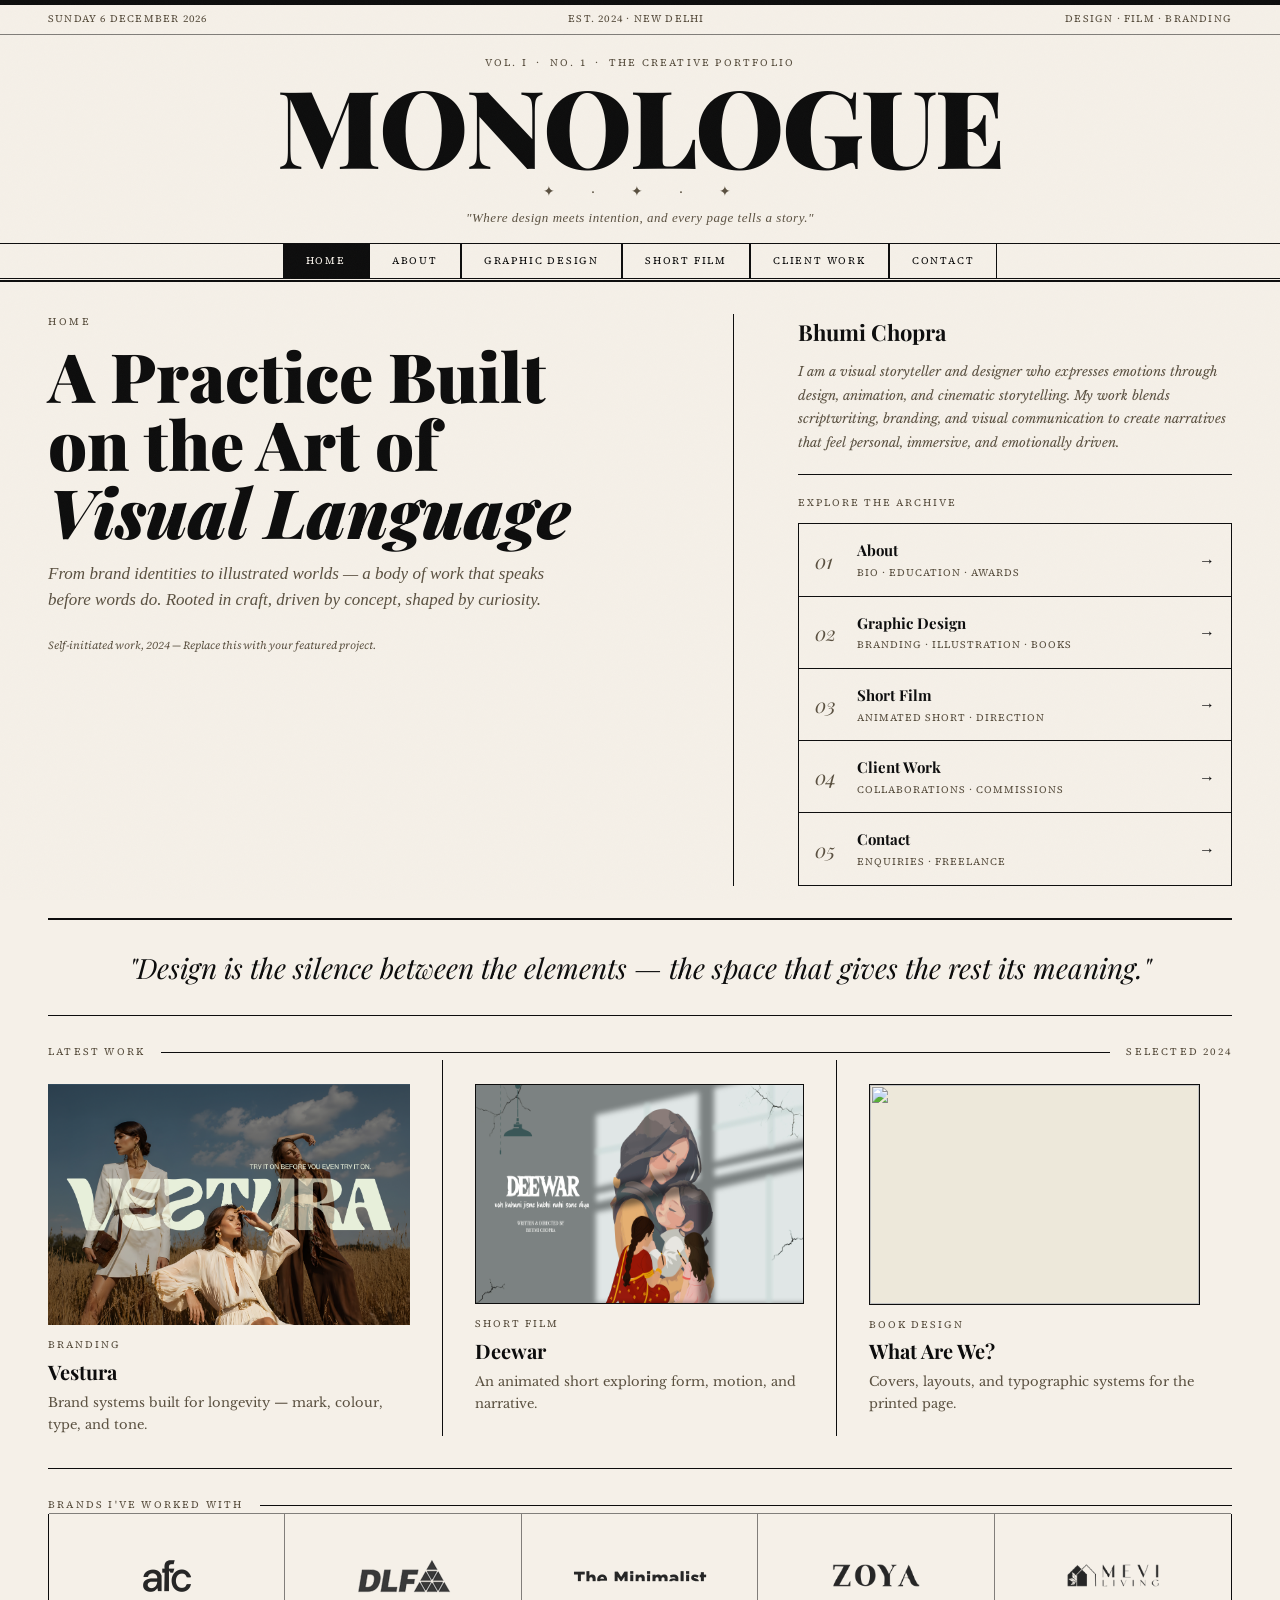
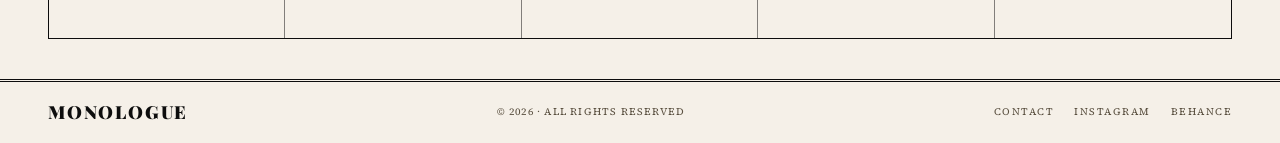
==== commit 888afa59: "msg" ====
--- a/index.html
+++ b/index.html
@@ -42,12 +42,11 @@
       <span class="kicker">Home</span>
       <h2 class="intro-headline">A Practice Built<br>on the Art of<br><em>Visual Language</em></h2>
       <p class="intro-deck">From brand identities to illustrated worlds — a body of work that speaks before words do. Rooted in craft, driven by concept, shaped by curiosity.</p>
-      <div class="intro-img">
+      <!-- <div class="intro-img">
         <div class="img-placeholder dark">
-          <span class="ph-label">Hero Image</span>
-          <span class="ph-sub">Replace with your best work</span>
+          <img src="./assets/images/Home Page/hero picture .jpg" style="height: 100%; width: 100%; object-fit: cover;display: block;">
         </div>
-      </div>
+      </div> -->
       <p class="caption">Self-initiated work, 2024 — Replace this with your featured project.</p>
     </div>
 
@@ -148,7 +147,7 @@
     </a>
     <a href="film.html" class="teaser-card">
       <div class="teaser-img mid">
-        <img src="assets/images/Home Page/short film.jpeg" style="height: 100%; width: 100%; object-fit: cover; object-position: center top; display: block;">
+        <img src="assets/images/Home Page/short film.jpeg" style="height: 100%; width: 100%; object-fit: 20%; object-position: center top; display: block;">
       </div>
       <span class="col-tag">Short Film</span>
       <h3 class="teaser-title">Deewar</h3>
--- a/css/style.css
+++ b/css/style.css
@@ -422,6 +422,16 @@
 
 .work-feature-img { width: 100%; }
 .work-feature-img .img-placeholder { aspect-ratio: unset; height: 100%; min-height: 320px; }
+
+.work-feature-img { width: 100%; overflow: hidden; }
+.work-feature-img .img-placeholder { aspect-ratio: unset; height: 100%; min-height: 320px; }
+
+.work-feature-img img {
+  display: block;
+  height: 112%;
+  margin-top: -6%;
+  object-fit: cover;
+}
 
 .work-feature-text { padding: 8px 0; }
 
@@ -1106,6 +1116,14 @@
 @font-face {
   font-family: 'WonderCity';
   src: url('../assets/Wondercity.otf') format('opentype');
+}
+@font-face {
+  font-family: 'Basgira';
+  src: url('../assets/BasgiraRegular-1jL1Z.ttf') format('truetype');
+}
+@font-face {
+  font-family: 'Poppins';
+  src: url('../assets/Poppins-Regular.ttf') format('truetype');
 }
 .swatch {
   height: 48px;
@@ -2007,7 +2025,7 @@
   }
 
   .face-card {
-    padding: 48px 32px;
+    padding: 10px 20px;
     border-right: 0.5px solid var(--ink);
     display: flex;
     flex-direction: column;
@@ -2078,6 +2096,11 @@
     display: block;
     margin-bottom: 6px;
   }
+  .work-feature-img a {
+  display: block;
+  width: 100%;
+  height: 100%;
+}
 
   .np-title {
     font-family: 'Playfair Display', serif;
@@ -2129,7 +2152,6 @@
     justify-content:center;
     align-items:center;
     background:var(--ink);
-    border:1px solid #d8d2ca;
     color:#777;
     font-size:11px;
     letter-spacing:.18em;
@@ -2528,4 +2550,5 @@
       margin-bottom: 14px;
     }
     .collage-note { display: none; }
-  }+  }
+  
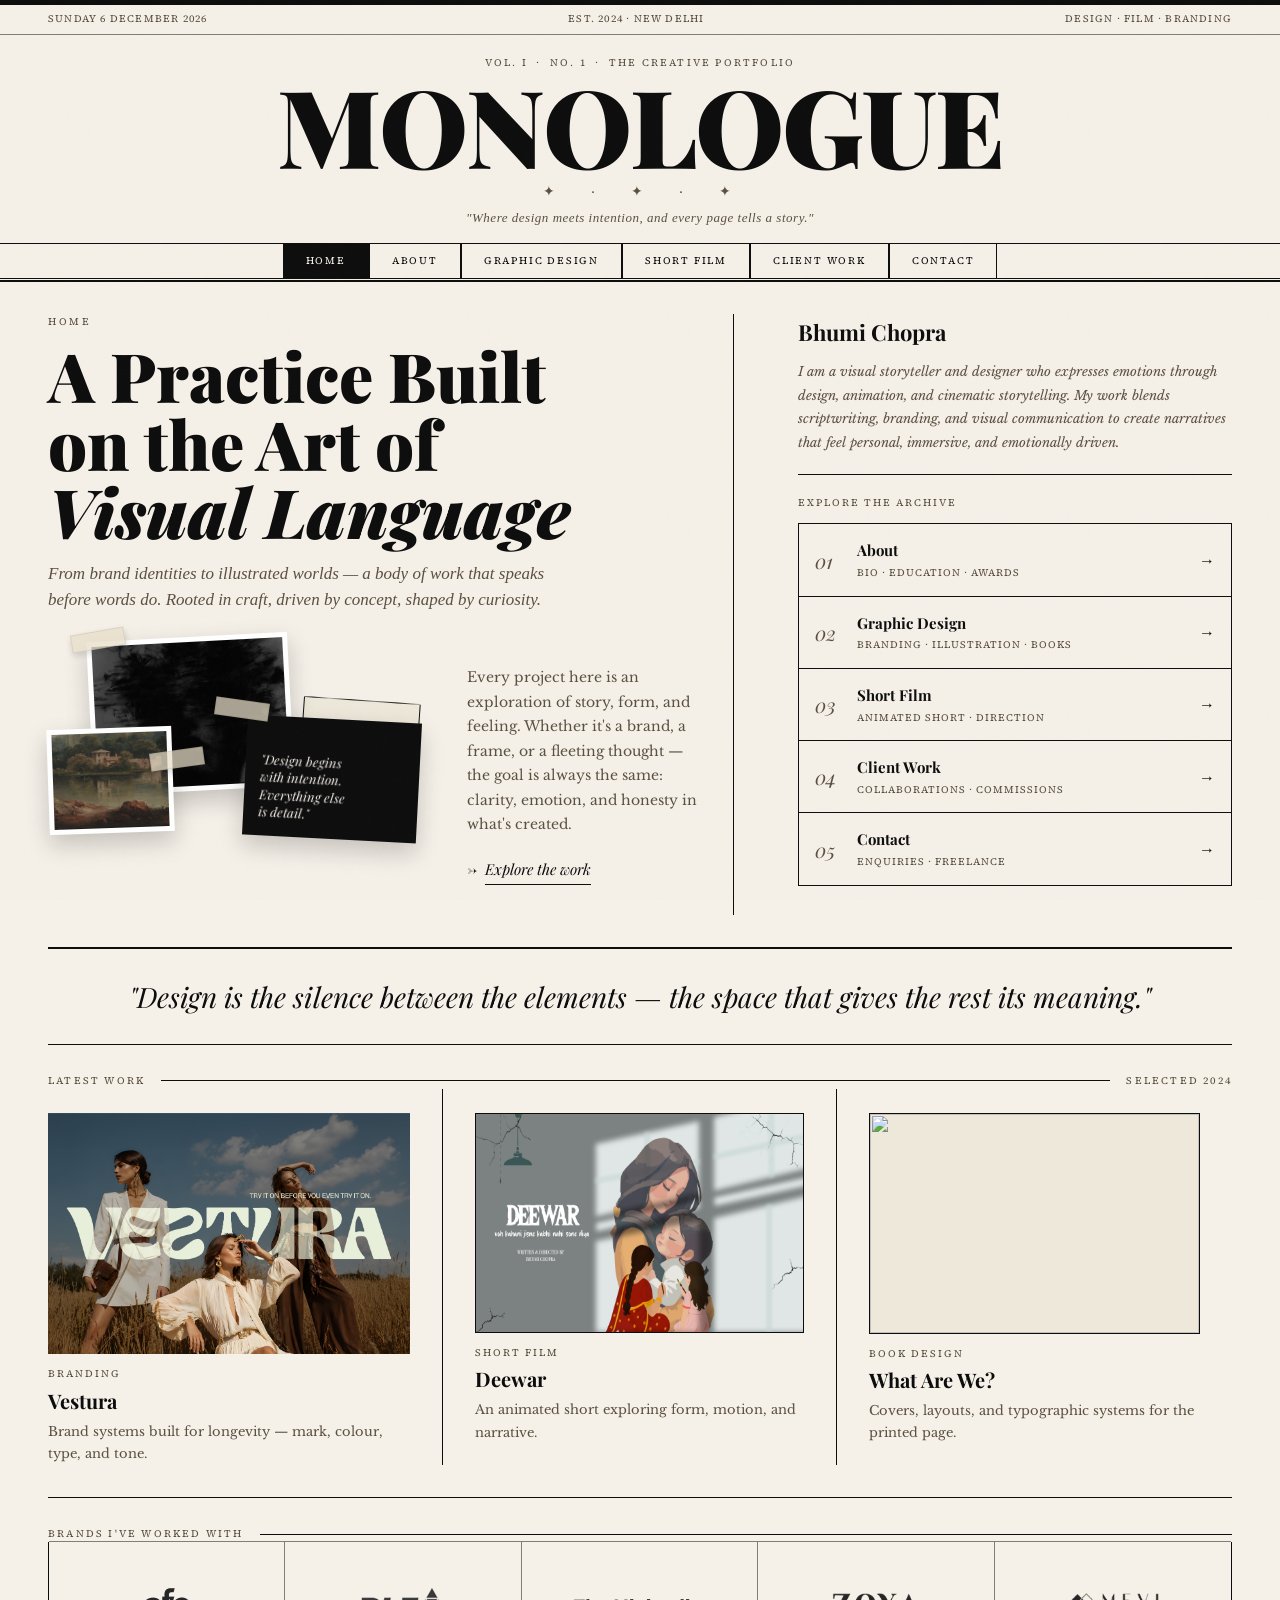
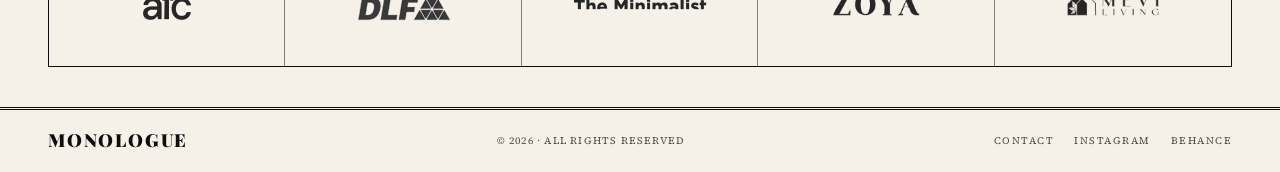
==== commit ce3f8585: "msg" ====
--- a/index.html
+++ b/index.html
@@ -42,13 +42,44 @@
       <span class="kicker">Home</span>
       <h2 class="intro-headline">A Practice Built<br>on the Art of<br><em>Visual Language</em></h2>
       <p class="intro-deck">From brand identities to illustrated worlds — a body of work that speaks before words do. Rooted in craft, driven by concept, shaped by curiosity.</p>
-      <!-- <div class="intro-img">
-        <div class="img-placeholder dark">
-          <img src="./assets/images/Home Page/hero picture .jpg" style="height: 100%; width: 100%; object-fit: cover;display: block;">
+
+      <div class="intro-collage-row">
+
+        <div class="intro-collage">
+
+          <div class="cp cp-photo-a">
+            <div class="polaroid">
+              <img src="./assets/images/Home Page/I can not take another lost dream 2.jpeg" style="width: 100%; height: 100%; object-fit: cover; object-position: center 20%; display: block;">
+            </div>
+          </div>
+
+          <div class="cp cp-note">
+          </div>
+          
+
+          <div class="cp cp-photo-b">
+            <div class="polaroid">
+              <img src="./assets/images/Home Page/download 2.jpeg" style="width: 100%; height: 100%; object-fit: cover; object-position: center bottom; display: block;">
+            </div>
+          </div>
+
+          <div class="cp cp-quote">
+            <p>"Design begins<br>with intention.<br>Everything else<br>is detail."</p>
+          </div>
+
+          <span class="tape tape-1"></span>
+          <span class="tape tape-2"></span>
+          <span class="tape tape-3"></span>
+
         </div>
-      </div> -->
-      <p class="caption">Self-initiated work, 2024 — Replace this with your featured project.</p>
-    </div>
+
+        <div class="intro-copy">
+          <p>Every project here is an exploration of story, form, and feeling. Whether it's a brand, a frame, or a fleeting thought — the goal is always the same: clarity, emotion, and honesty in what's created.</p>
+          <a href="graphic-design.html" class="intro-cta"><span class="cta-arrow">→</span> <em>Explore the work</em></a>
+        </div>
+
+      </div>
+  </div>
 
     <div class="col-rule"></div>
 
--- a/css/style.css
+++ b/css/style.css
@@ -239,6 +239,197 @@
   width: 100%;
   aspect-ratio: 4/3;
   margin-bottom: 10px;
+}
+
+/* ── INTRO COLLAGE ROW (moodboard + supporting copy, side by side) ── */
+.intro-collage-row {
+  display: flex;
+  align-items: flex-start;
+  gap: 40px;
+  margin-bottom: 30px;
+}
+
+.intro-copy {
+  padding-top: 28px;
+}
+
+.intro-copy p {
+  font-size: 14px;
+  line-height: 1.75;
+  color: var(--muted);
+  margin-bottom: 20px;
+  max-width: 320px;
+}
+
+.intro-cta {
+  display: inline-flex;
+  align-items: baseline;
+  gap: 8px;
+  font-family: 'Playfair Display', serif;
+  font-style: italic;
+  font-size: 15px;
+  color: var(--ink);
+  text-decoration: none;
+}
+
+.intro-cta em {
+  border-bottom: 1px solid var(--ink);
+  padding-bottom: 2px;
+}
+
+.intro-cta .cta-arrow {
+  font-style: normal;
+}
+
+.intro-collage .cp {
+  position: absolute;
+  box-shadow: 0 10px 22px rgba(13, 13, 13, 0.2);
+  opacity: 0;
+  animation-duration: 0.7s;
+  animation-timing-function: ease;
+  animation-fill-mode: forwards;
+}
+
+.intro-collage {
+  position: relative;
+  width: 58%;
+  max-width: 460px;
+  aspect-ratio: 9/5;
+  flex-shrink: 0;
+}
+
+.intro-collage .polaroid {
+  width: 100%;
+  height: 100%;
+  background: #fff;
+  padding: 5px;
+  box-sizing: border-box;
+}
+
+.intro-collage .cp-photo-a {
+  left: 11%;
+  top: 0;
+  width: 53%;
+  height: 73%;
+  z-index: 2;
+  animation-name: tiltInA;
+  animation-delay: 0.05s;
+}
+
+.intro-collage .cp-photo-b {
+  left: 0;
+  bottom: 7%;
+  width: 33%;
+  height: 50%;
+  z-index: 3;
+  animation-name: tiltInB;
+  animation-delay: 0.2s;
+}
+
+.intro-collage .cp-note {
+  right: 6px;
+  top: 30%;
+  width: 31%;
+  height: 10%;
+  z-index: 1;
+  background: var(--paper-dark);
+  border: 1px solid var(--ink);
+  clip-path: polygon(0% 2%, 8% 0%, 22% 3%, 40% 0%, 60% 2%, 80% 0%, 100% 3%, 100% 100%, 0% 100%);
+  padding: 12px 11px;
+  display: flex;
+  align-items: flex-end;
+  animation-name: tiltInNote;
+  animation-delay: 0.35s;
+}
+
+.intro-collage .note-text {
+  font-family: 'IM Fell English', serif;
+  font-style: italic;
+  font-size: 12px;
+  line-height: 1.4;
+  color: var(--muted);
+}
+
+.intro-collage .cp-quote {
+  left: 52%;
+  bottom: 4%;
+  width: 46%;
+  height: 57%;
+  z-index: 2;
+  background: var(--ink);
+  padding: 15px;
+  display: flex;
+  align-items: flex-end;
+  animation-name: tiltInQuote;
+  animation-delay: 0.5s;
+}
+
+.intro-collage .cp-quote p {
+  font-family: 'Playfair Display', serif;
+  font-style: italic;
+  font-weight: 400;
+  font-size: 13px;
+  line-height: 1.35;
+  color: var(--paper);
+}
+
+.intro-collage .tape {
+  position: absolute;
+  width: 54px;
+  height: 18px;
+  background: rgba(232, 222, 200, 0.72);
+  border: 1px solid rgba(13, 13, 13, 0.08);
+  box-shadow: 0 3px 6px rgba(13, 13, 13, 0.15);
+  z-index: 4;
+  opacity: 0;
+  animation-duration: 0.6s;
+  animation-timing-function: ease;
+  animation-fill-mode: forwards;
+}
+
+.intro-collage .tape-1 {
+  left: 6%;
+  top: -3%;
+  animation-name: tiltInTape1;
+  animation-delay: 0.65s;
+}
+
+.intro-collage .tape-2 {
+  left: 44%;
+  top: 30%;
+  animation-name: tiltInTape2;
+  animation-delay: 0.75s;
+}
+
+.intro-collage .tape-3 {
+  left: 27%;
+  bottom: 38%;
+  animation-name: tiltInTape3;
+  animation-delay: 0.85s;
+}
+
+@keyframes tiltInA     { from { opacity: 0; transform: translateY(10px) rotate(-3deg); } to { opacity: 1; transform: rotate(-3deg); } }
+@keyframes tiltInB     { from { opacity: 0; transform: translateY(10px) rotate(-2deg); } to { opacity: 1; transform: rotate(-2deg); } }
+@keyframes tiltInNote  { from { opacity: 0; transform: translateY(10px) rotate(4deg);  } to { opacity: 1; transform: rotate(4deg);  } }
+@keyframes tiltInQuote { from { opacity: 0; transform: translateY(10px) rotate(3deg);  } to { opacity: 1; transform: rotate(3deg);  } }
+@keyframes tiltInTape1 { from { opacity: 0; transform: rotate(-10deg); } to { opacity: 1; transform: rotate(-10deg); } }
+@keyframes tiltInTape2 { from { opacity: 0; transform: rotate(8deg);   } to { opacity: 1; transform: rotate(8deg);   } }
+@keyframes tiltInTape3 { from { opacity: 0; transform: rotate(-8deg);  } to { opacity: 1; transform: rotate(-8deg); } }
+
+@media (max-width: 700px) {
+  .intro-collage-row {
+    flex-direction: column;
+  }
+  .intro-collage {
+    width: 100%;
+    max-width: none;
+    aspect-ratio: unset;
+    height: 420px;
+  }
+  .intro-collage .cp-photo-a { width: 58%; height: 70%; }
+  .intro-collage .cp-photo-b { width: 42%; height: 40%; }
+  .intro-collage .cp-note { width: 34%; height: 34%; }
+  .intro-collage .cp-quote { width: 50%; height: 44%; }
 }
 
 .bio-name {
@@ -2550,5 +2741,4 @@
       margin-bottom: 14px;
     }
     .collage-note { display: none; }
-  }
-  +  }
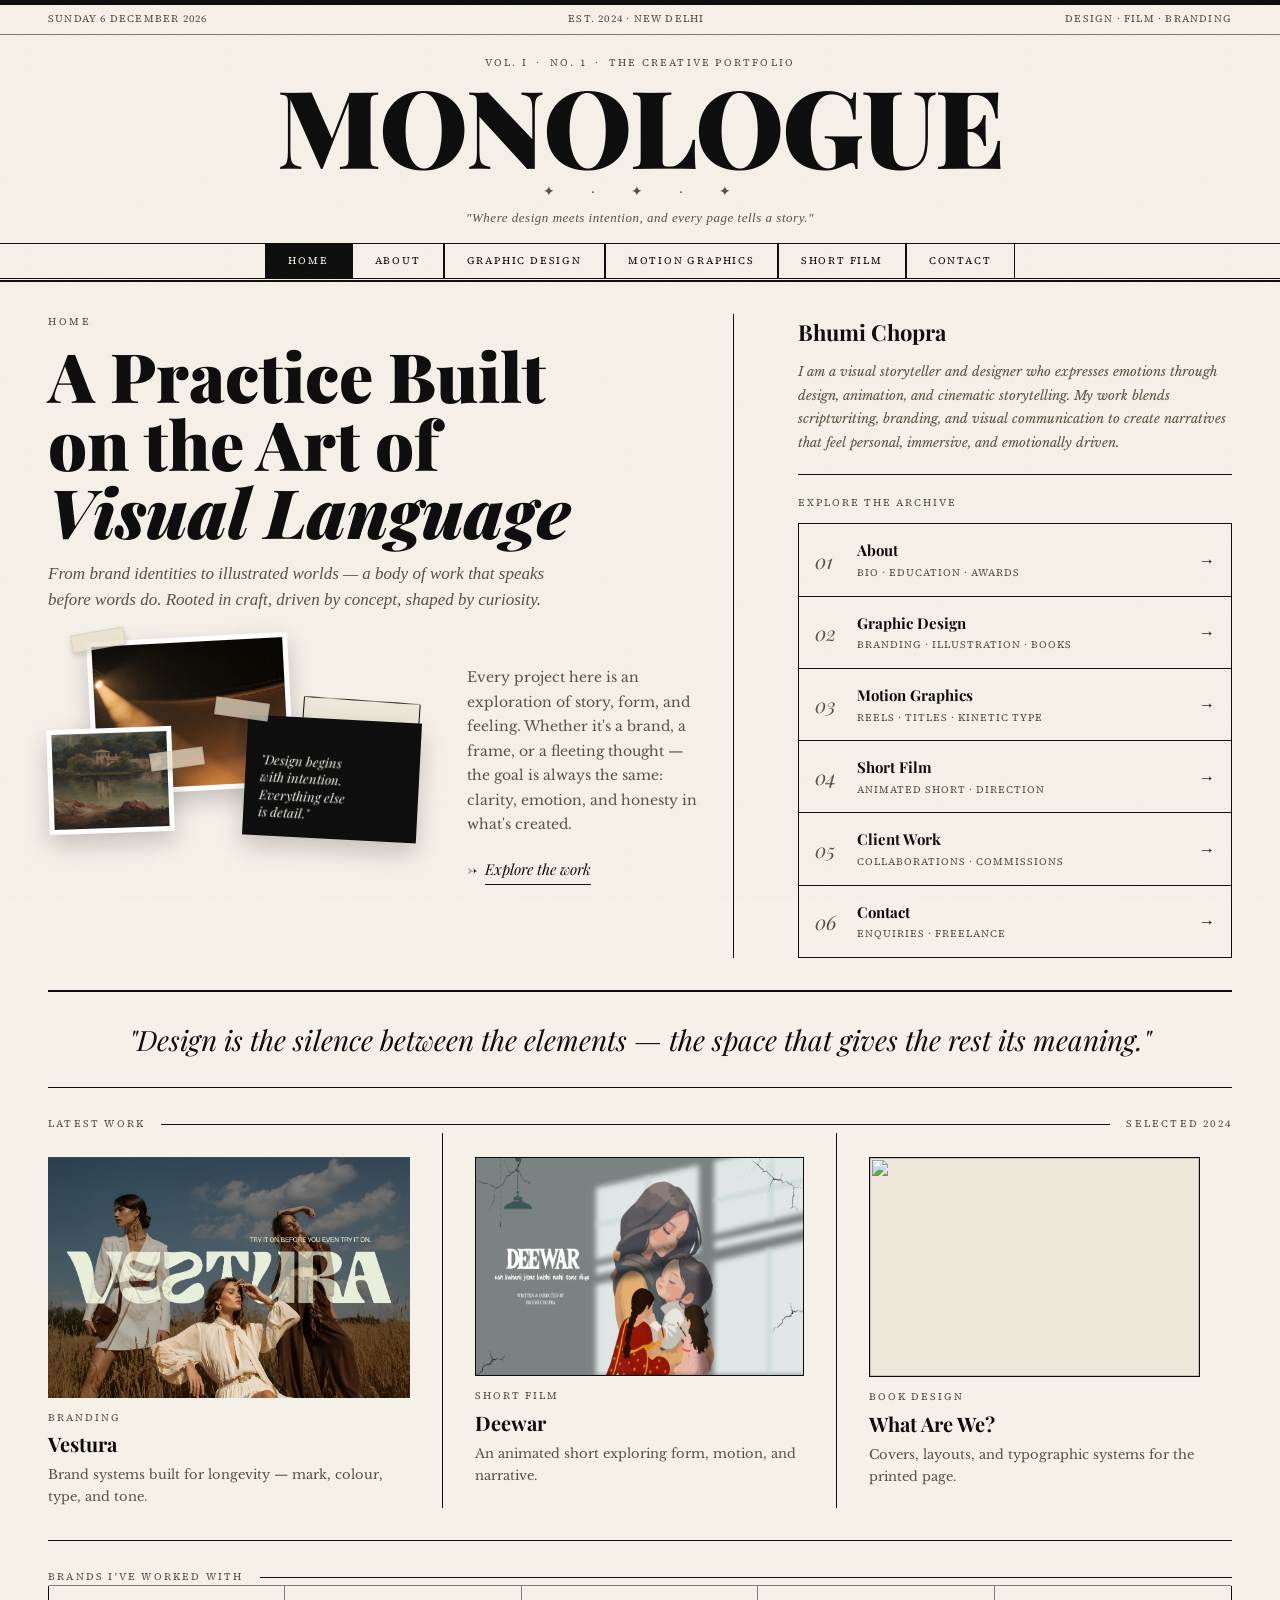
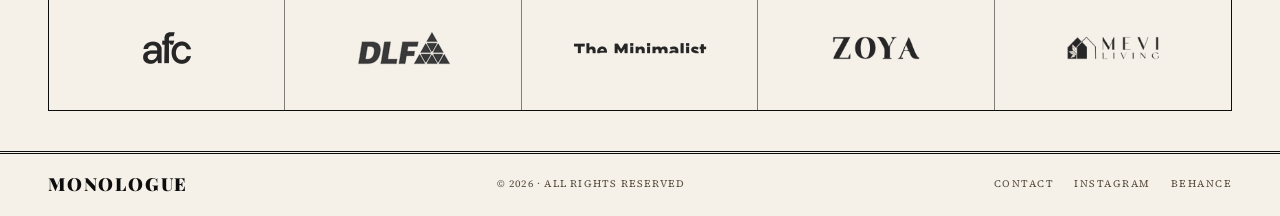
==== commit 8627acf2: "msg" ====
--- a/index.html
+++ b/index.html
@@ -27,8 +27,8 @@
     <a href="index.html" class="active">Home</a>
     <a href="about.html">About</a>
     <a href="graphic-design.html">Graphic Design</a>
+    <a href="motion-graphics.html">Motion Graphics</a>
     <a href="film.html">Short Film</a>
-    <a href="clients.html">Client Work</a>
     <a href="contact.html">Contact</a>
   </nav>
 </header>
@@ -49,7 +49,7 @@
 
           <div class="cp cp-photo-a">
             <div class="polaroid">
-              <img src="./assets/images/Home Page/I can not take another lost dream 2.jpeg" style="width: 100%; height: 100%; object-fit: cover; object-position: center 20%; display: block;">
+              <img src="./assets/images/Home Page/WhatsApp Image 2026-07-10 at 7.30.41 AM.jpeg" style="width: 100%; height: 100%; object-fit: cover; object-position: center 20%; display: block;">
             </div>
           </div>
 
@@ -118,9 +118,20 @@
           </div>
         </a>
 
+        <a href="motion-graphics.html" class="nav-card">
+          <div class="nav-card-inner">
+            <span class="nav-card-num">03</span>
+            <div>
+              <span class="nav-card-title">Motion Graphics</span>
+              <span class="nav-card-sub">Reels · Titles · Kinetic Type</span>
+            </div>
+            <span class="nav-card-arrow">→</span>
+          </div>
+        </a>
+
         <a href="film.html" class="nav-card">
           <div class="nav-card-inner">
-            <span class="nav-card-num">03</span>
+            <span class="nav-card-num">04</span>
             <div>
               <span class="nav-card-title">Short Film</span>
               <span class="nav-card-sub">Animated Short · Direction</span>
@@ -131,7 +142,7 @@
 
         <a href="clients.html" class="nav-card">
           <div class="nav-card-inner">
-            <span class="nav-card-num">04</span>
+            <span class="nav-card-num">05</span>
             <div>
               <span class="nav-card-title">Client Work</span>
               <span class="nav-card-sub">Collaborations · Commissions</span>
@@ -142,7 +153,7 @@
 
         <a href="contact.html" class="nav-card">
           <div class="nav-card-inner">
-            <span class="nav-card-num">05</span>
+            <span class="nav-card-num">06</span>
             <div>
               <span class="nav-card-title">Contact</span>
               <span class="nav-card-sub">Enquiries · Freelance</span>
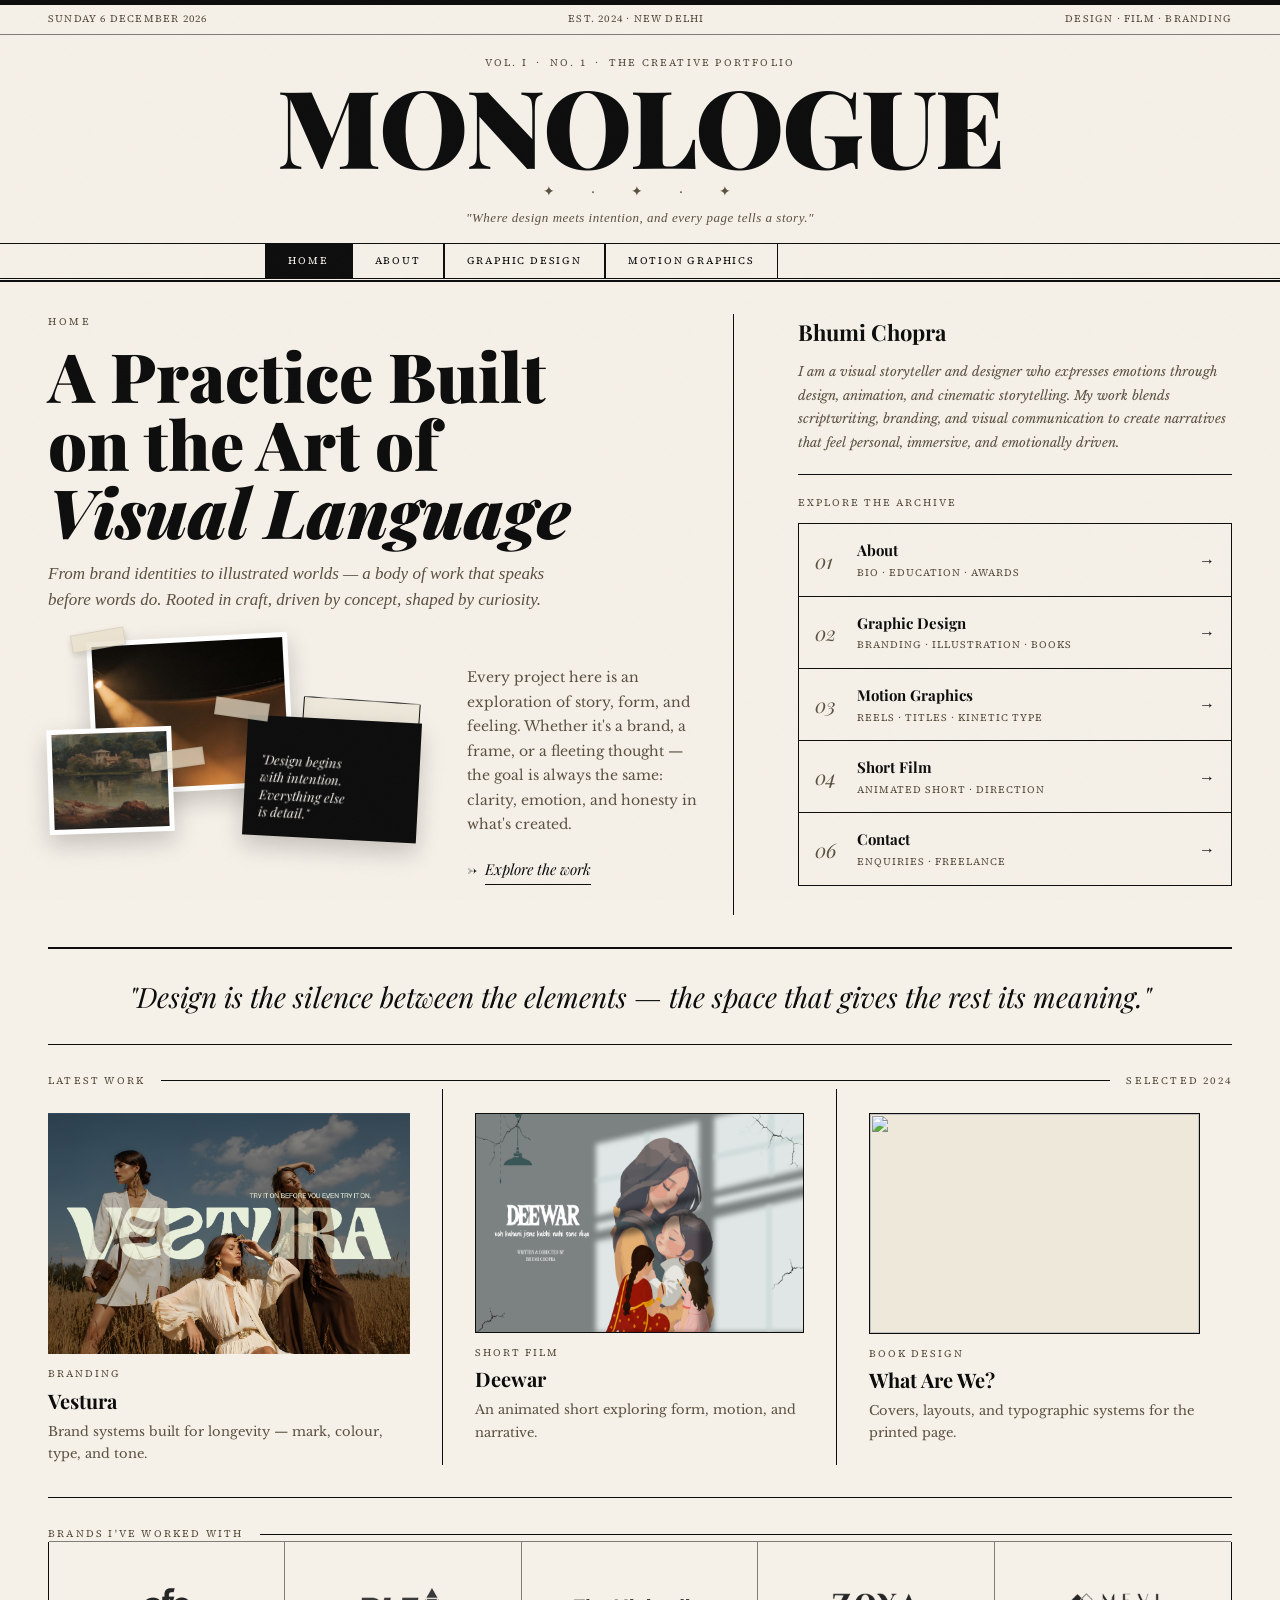
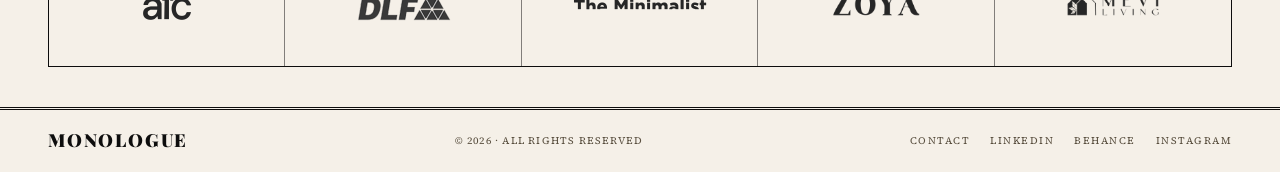
==== commit 7fa48210: "footer update" ====
--- a/index.html
+++ b/index.html
@@ -140,17 +140,6 @@
           </div>
         </a>
 
-        <a href="clients.html" class="nav-card">
-          <div class="nav-card-inner">
-            <span class="nav-card-num">05</span>
-            <div>
-              <span class="nav-card-title">Client Work</span>
-              <span class="nav-card-sub">Collaborations · Commissions</span>
-            </div>
-            <span class="nav-card-arrow">→</span>
-          </div>
-        </a>
-
         <a href="contact.html" class="nav-card">
           <div class="nav-card-inner">
             <span class="nav-card-num">06</span>
@@ -238,8 +227,9 @@
     <span class="footer-copy">© 2026 · All rights reserved</span>
     <div class="footer-links">
       <a href="contact.html">Contact</a>
+      <a href="https://www.linkedin.com/in/bhumi-chopra-260aa1360/">LinkedIn</a>
+      <a href="https://www.behance.net/bhumichopra">Behance</a>
       <a href="https://www.instagram.com/bhumiidesign/">Instagram</a>
-      <a href="https://www.behance.net/bhumichopra">Behance</a>
     </div>
   </div>
 </footer>
--- a/css/style.css
+++ b/css/style.css
@@ -2594,7 +2594,6 @@
 
 .ws-tile{
     position:absolute;
-    border:1px solid var(--ink);
     overflow:hidden;
 }
 
@@ -2649,7 +2648,7 @@
 
 .ws-text.ws-text3{
     left:660px;
-    top:520px;
+    top:550px;
 }
 
 /* ---------- Button ---------- */
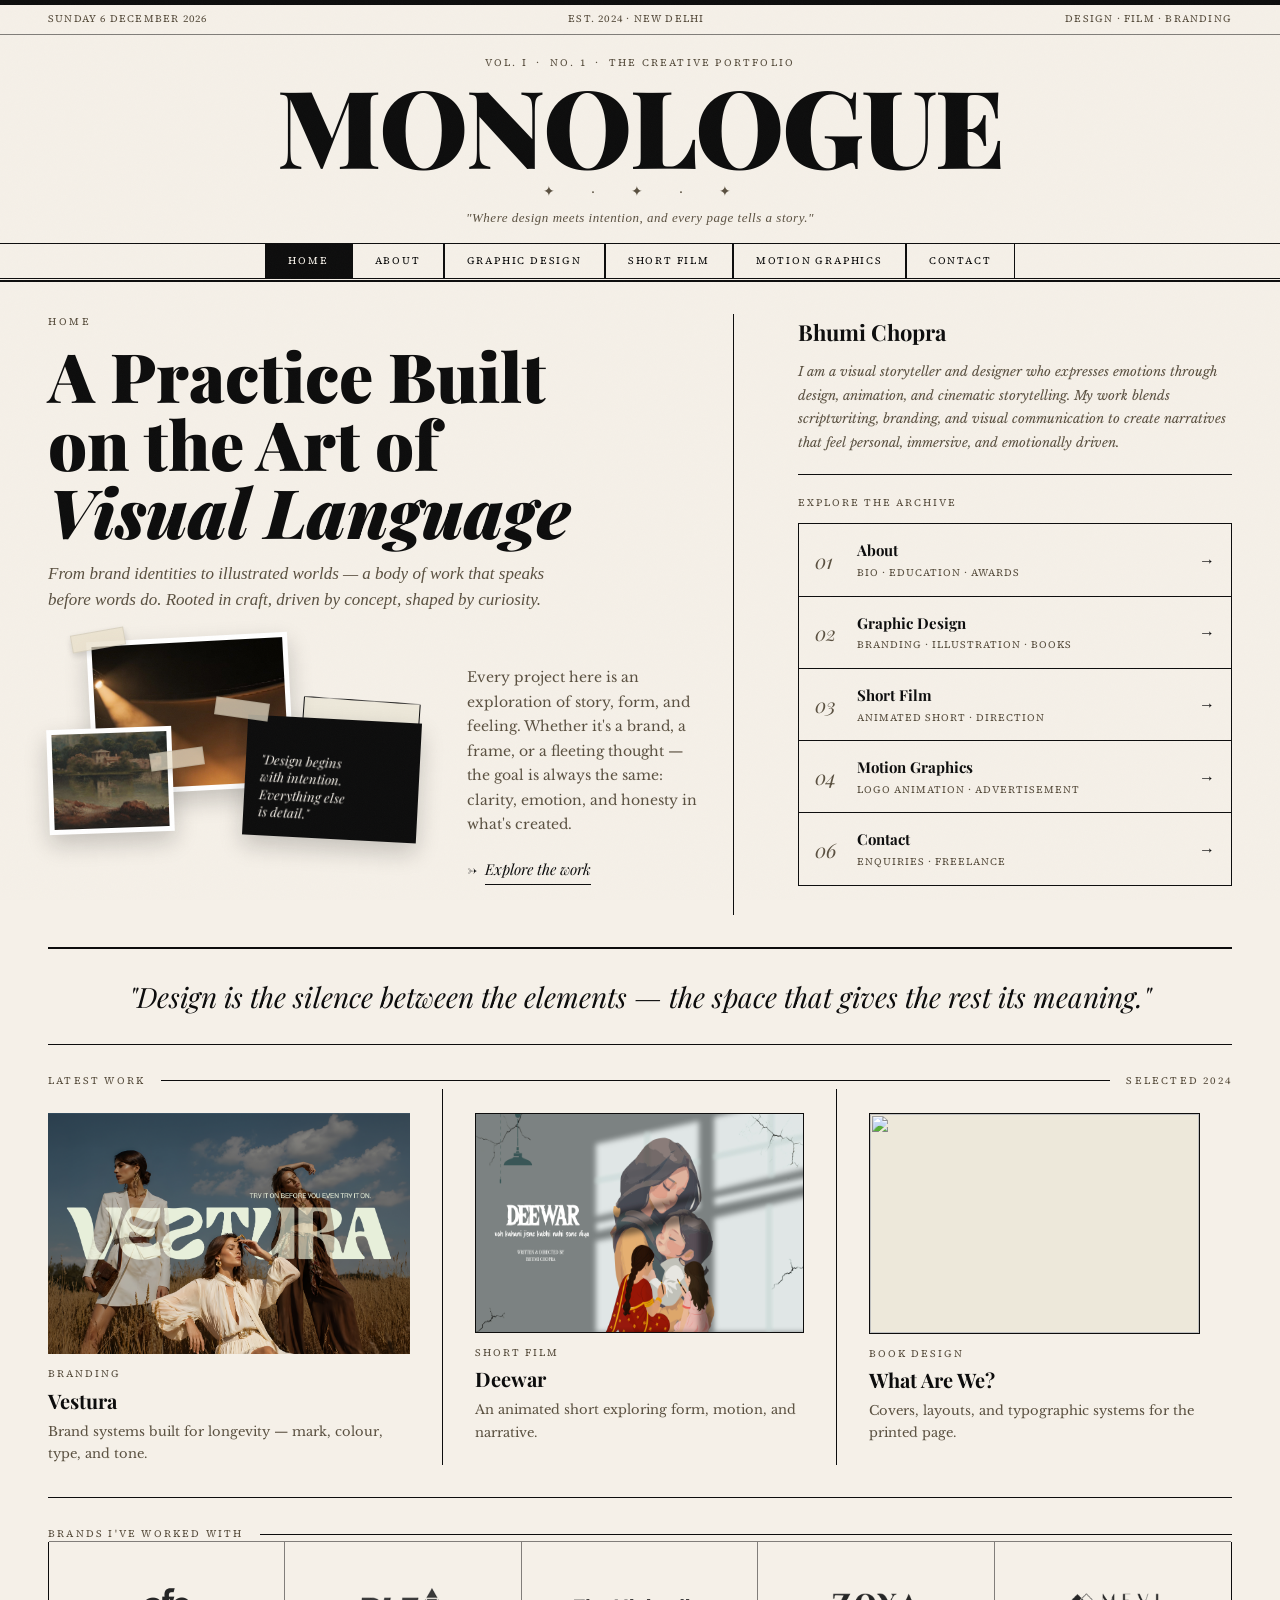
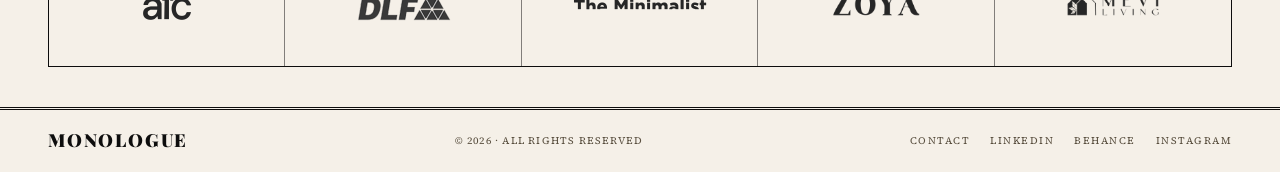
==== commit f54d503d: "Final Changes" ====
--- a/index.html
+++ b/index.html
@@ -27,8 +27,8 @@
     <a href="index.html" class="active">Home</a>
     <a href="about.html">About</a>
     <a href="graphic-design.html">Graphic Design</a>
+    <a href="film.html">Short Film</a>
     <a href="motion-graphics.html">Motion Graphics</a>
-    <a href="film.html">Short Film</a>
     <a href="contact.html">Contact</a>
   </nav>
 </header>
@@ -118,23 +118,23 @@
           </div>
         </a>
 
-        <a href="motion-graphics.html" class="nav-card">
+        <a href="film.html" class="nav-card">
           <div class="nav-card-inner">
             <span class="nav-card-num">03</span>
-            <div>
-              <span class="nav-card-title">Motion Graphics</span>
-              <span class="nav-card-sub">Reels · Titles · Kinetic Type</span>
-            </div>
-            <span class="nav-card-arrow">→</span>
-          </div>
-        </a>
-
-        <a href="film.html" class="nav-card">
-          <div class="nav-card-inner">
-            <span class="nav-card-num">04</span>
             <div>
               <span class="nav-card-title">Short Film</span>
               <span class="nav-card-sub">Animated Short · Direction</span>
+            </div>
+            <span class="nav-card-arrow">→</span>
+          </div>
+        </a>
+
+        <a href="motion-graphics.html" class="nav-card">
+          <div class="nav-card-inner">
+            <span class="nav-card-num">04</span>
+            <div>
+              <span class="nav-card-title">Motion Graphics</span>
+              <span class="nav-card-sub">Logo Animation · Advertisement</span>
             </div>
             <span class="nav-card-arrow">→</span>
           </div>
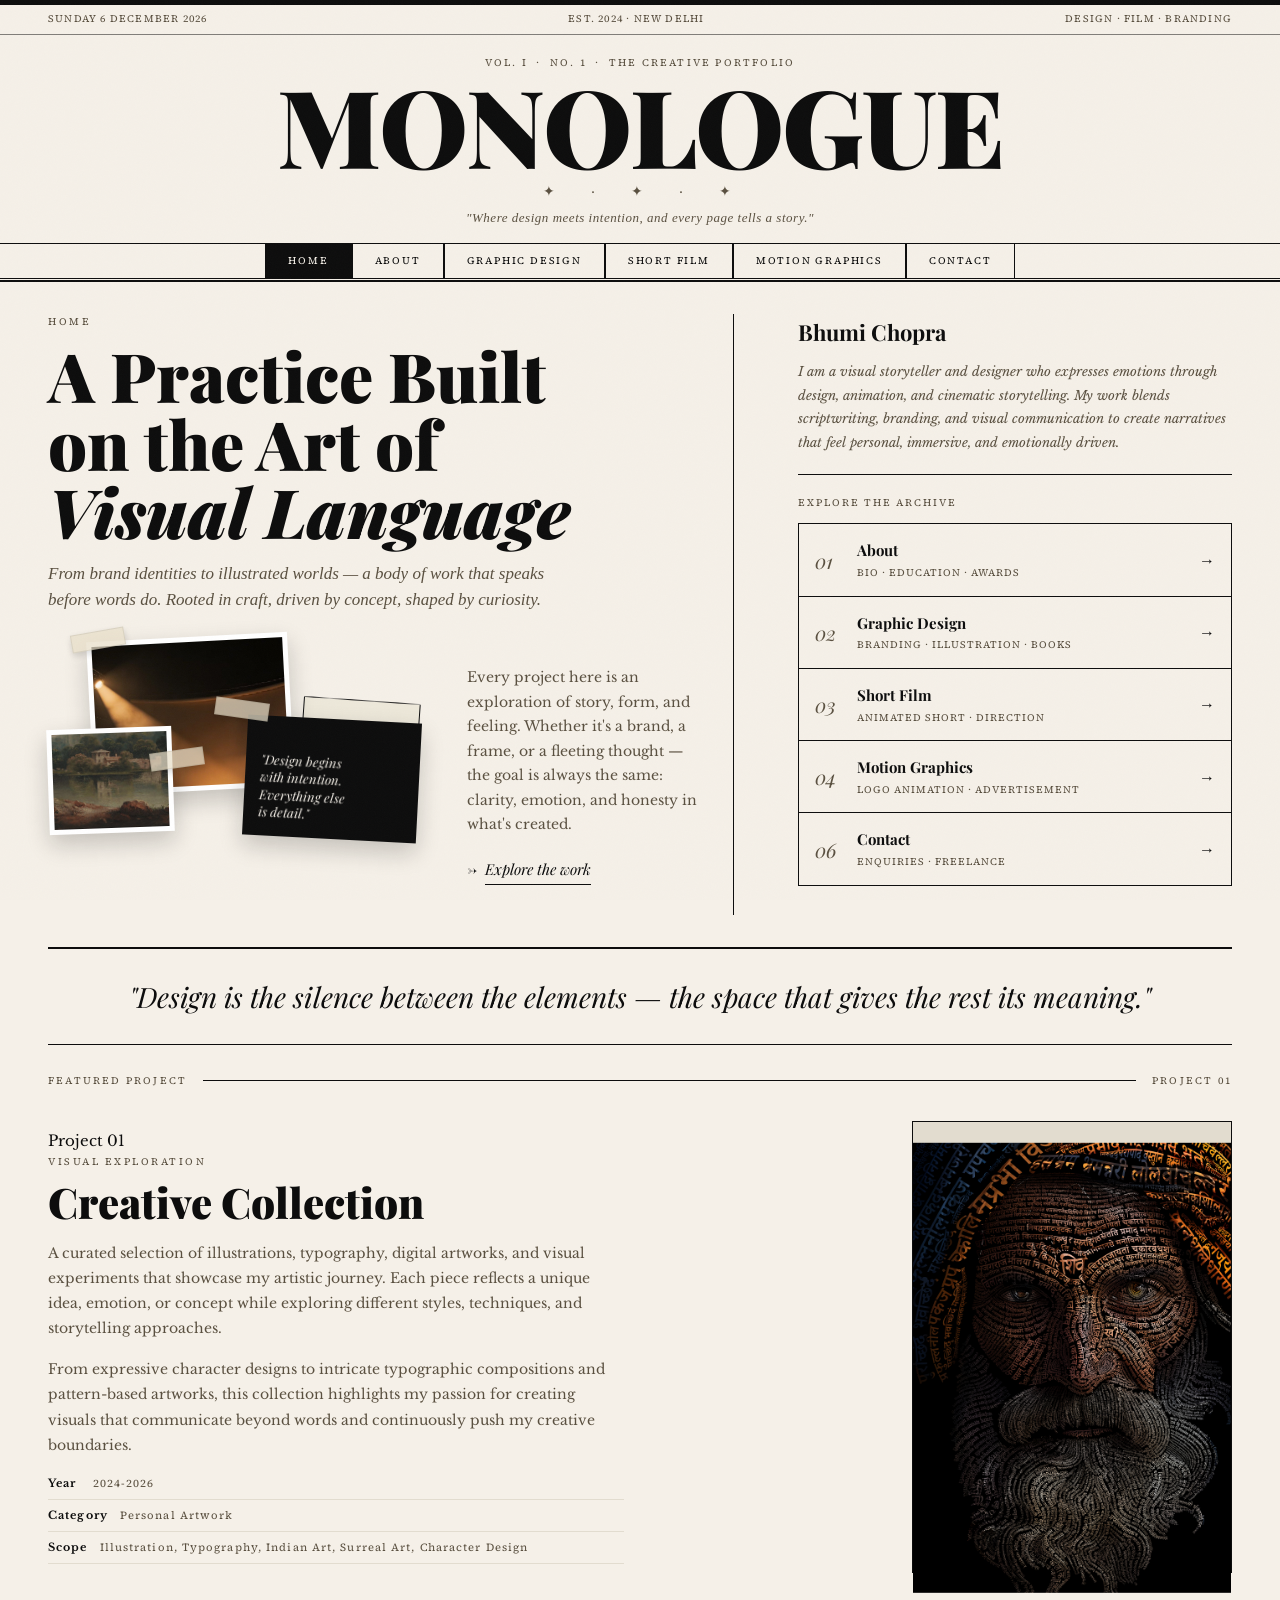
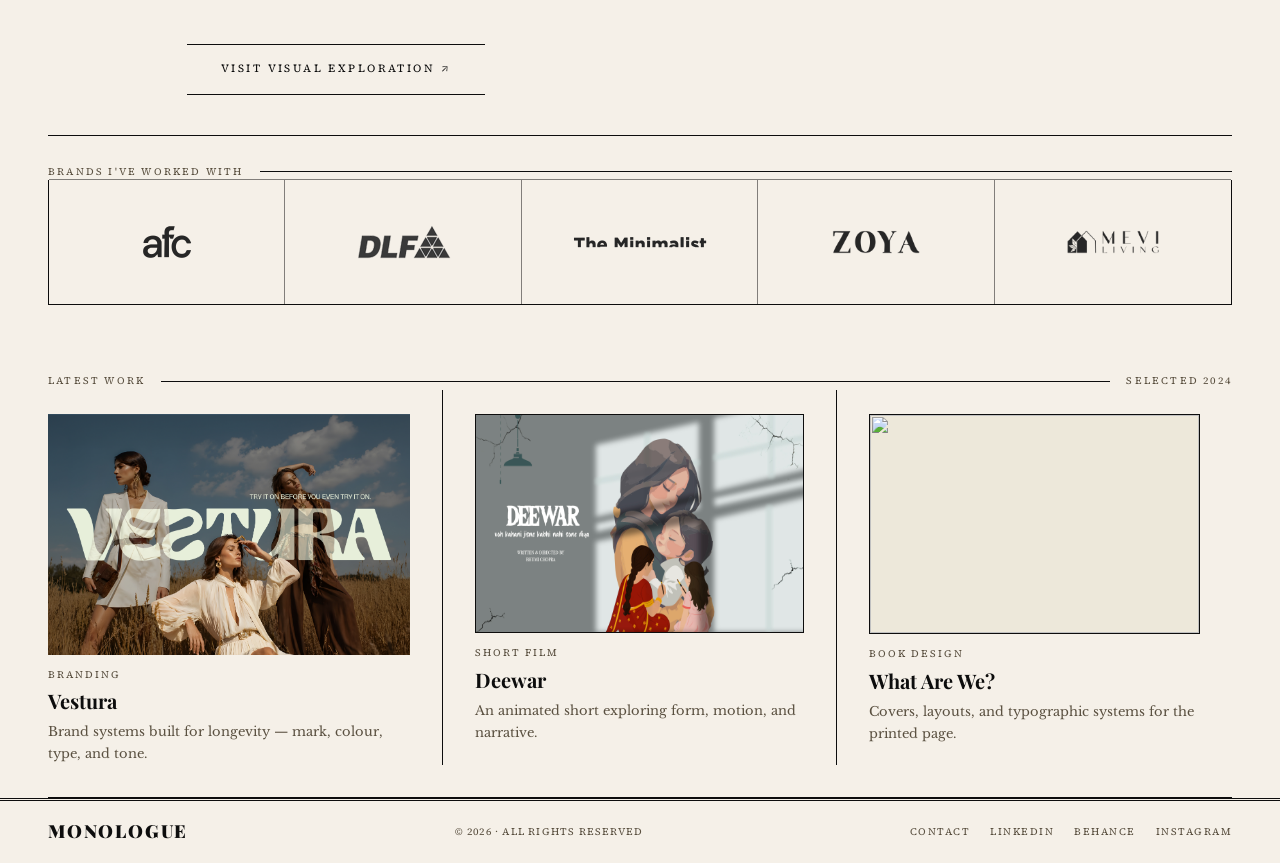
==== commit 3dad05b9: "msg" ====
--- a/index.html
+++ b/index.html
@@ -160,6 +160,69 @@
     <blockquote>"Design is the silence between the elements — the space that gives the rest its meaning."</blockquote>
   </div>
 
+  <!-- FEATURED PROJECT -->
+  <div class="section-header">
+    <span class="section-label">Featured Project</span>
+    <hr class="section-rule-line">
+    <span class="section-label">Project 01</span>
+  </div>
+
+  <div class="work-feature reverse">
+    <div class="work-feature-img">
+      <a href="brand-project02.html">
+        <div class="img-placeholder mid" style="aspect-ratio: 760 / 1074; height: auto; min-height: 0; max-width: 320px; margin-left: auto;">
+          <img src="./assets/images/Illustration/01.jpg" style="width: 100%; height: 100%; object-fit: cover; object-position: center top; display: block;">
+        </div>
+      </a>
+    </div>
+    <div class="work-feature-text">
+      <span class="project-number">Project 01</span>
+      <span class="kicker">Visual Exploration</span>
+      <h3 class="work-title"><a href="brand-project02.html">Creative Collection</a></h3>
+      <p class="work-body">A curated selection of illustrations, typography, digital artworks, and visual experiments that showcase my artistic journey. Each piece reflects a unique idea, emotion, or concept while exploring different styles, techniques, and storytelling approaches.</p>
+      <p class="work-body">From expressive character designs to intricate typographic compositions and pattern-based artworks, this collection highlights my passion for creating visuals that communicate beyond words and continuously push my creative boundaries.</p>
+      <div class="work-meta">
+        <span class="meta-item"><strong>Year</strong> 2024-2026</span>
+        <span class="meta-item"><strong>Category</strong>Personal Artwork</span>
+        <span class="meta-item"><strong>Scope</strong>Illustration, Typography, Indian Art, Surreal Art, Character Design</span>
+      </div>
+
+      <div class="website-link-wrap">
+
+        <a href="graphic-design.html#illustration" class="website-visit-link">
+            Visit Visual Exploration ↗
+        </a>
+
+      </div>
+
+    </div>
+  </div>
+
+  
+  <!-- BRAND LOGOS STRIP -->
+  <div class="section-header" style="margin-top:0;">
+    <span class="section-label">Brands I've Worked With</span>
+    <hr class="section-rule-line">
+  </div>
+
+  <div class="brand-logos-strip">
+    <div class="brand-logo-cell">
+      <img src="./assets/images/Home Page/logo 1.png" alt="AFC">
+    </div>
+    <div class="brand-logo-cell">
+      <img src="./assets/images/Home Page/logo 2.png" alt="DLF">
+    </div>
+    <div class="brand-logo-cell">
+      <img src="./assets/images/Home Page/logo 3.png" alt="Minimalist">
+    </div>
+    <div class="brand-logo-cell">
+      <img src="./assets/images/Home Page/logo 4.png" alt="Zoya">
+    </div>
+    <div class="brand-logo-cell">
+      <img src="./assets/images/Home Page/logo 5.png" alt="Mevi">
+    </div>
+  </div>
+
   <!-- BOTTOM 3-COL TEASER -->
   <div class="section-header">
     <span class="section-label">Latest Work</span>
@@ -193,31 +256,6 @@
       <p class="teaser-text">Covers, layouts, and typographic systems for the printed page.</p>
     </a>
   </div>
-
-  <!-- BRAND LOGOS STRIP -->
-  <div class="section-header" style="margin-top:0;">
-    <span class="section-label">Brands I've Worked With</span>
-    <hr class="section-rule-line">
-  </div>
-
-<div class="brand-logos-strip">
-    <div class="brand-logo-cell">
-      <img src="./assets/images/Home Page/logo 1.png" alt="AFC">
-    </div>
-    <div class="brand-logo-cell">
-      <img src="./assets/images/Home Page/logo 2.png" alt="DLF">
-    </div>
-    <div class="brand-logo-cell">
-      <img src="./assets/images/Home Page/logo 3.png" alt="Minimalist">
-    </div>
-    <div class="brand-logo-cell">
-      <img src="./assets/images/Home Page/logo 4.png" alt="Zoya">
-    </div>
-    <div class="brand-logo-cell">
-      <img src="./assets/images/Home Page/logo 5.png" alt="Mevi">
-    </div>
-</div>
-
 
 </main>
 
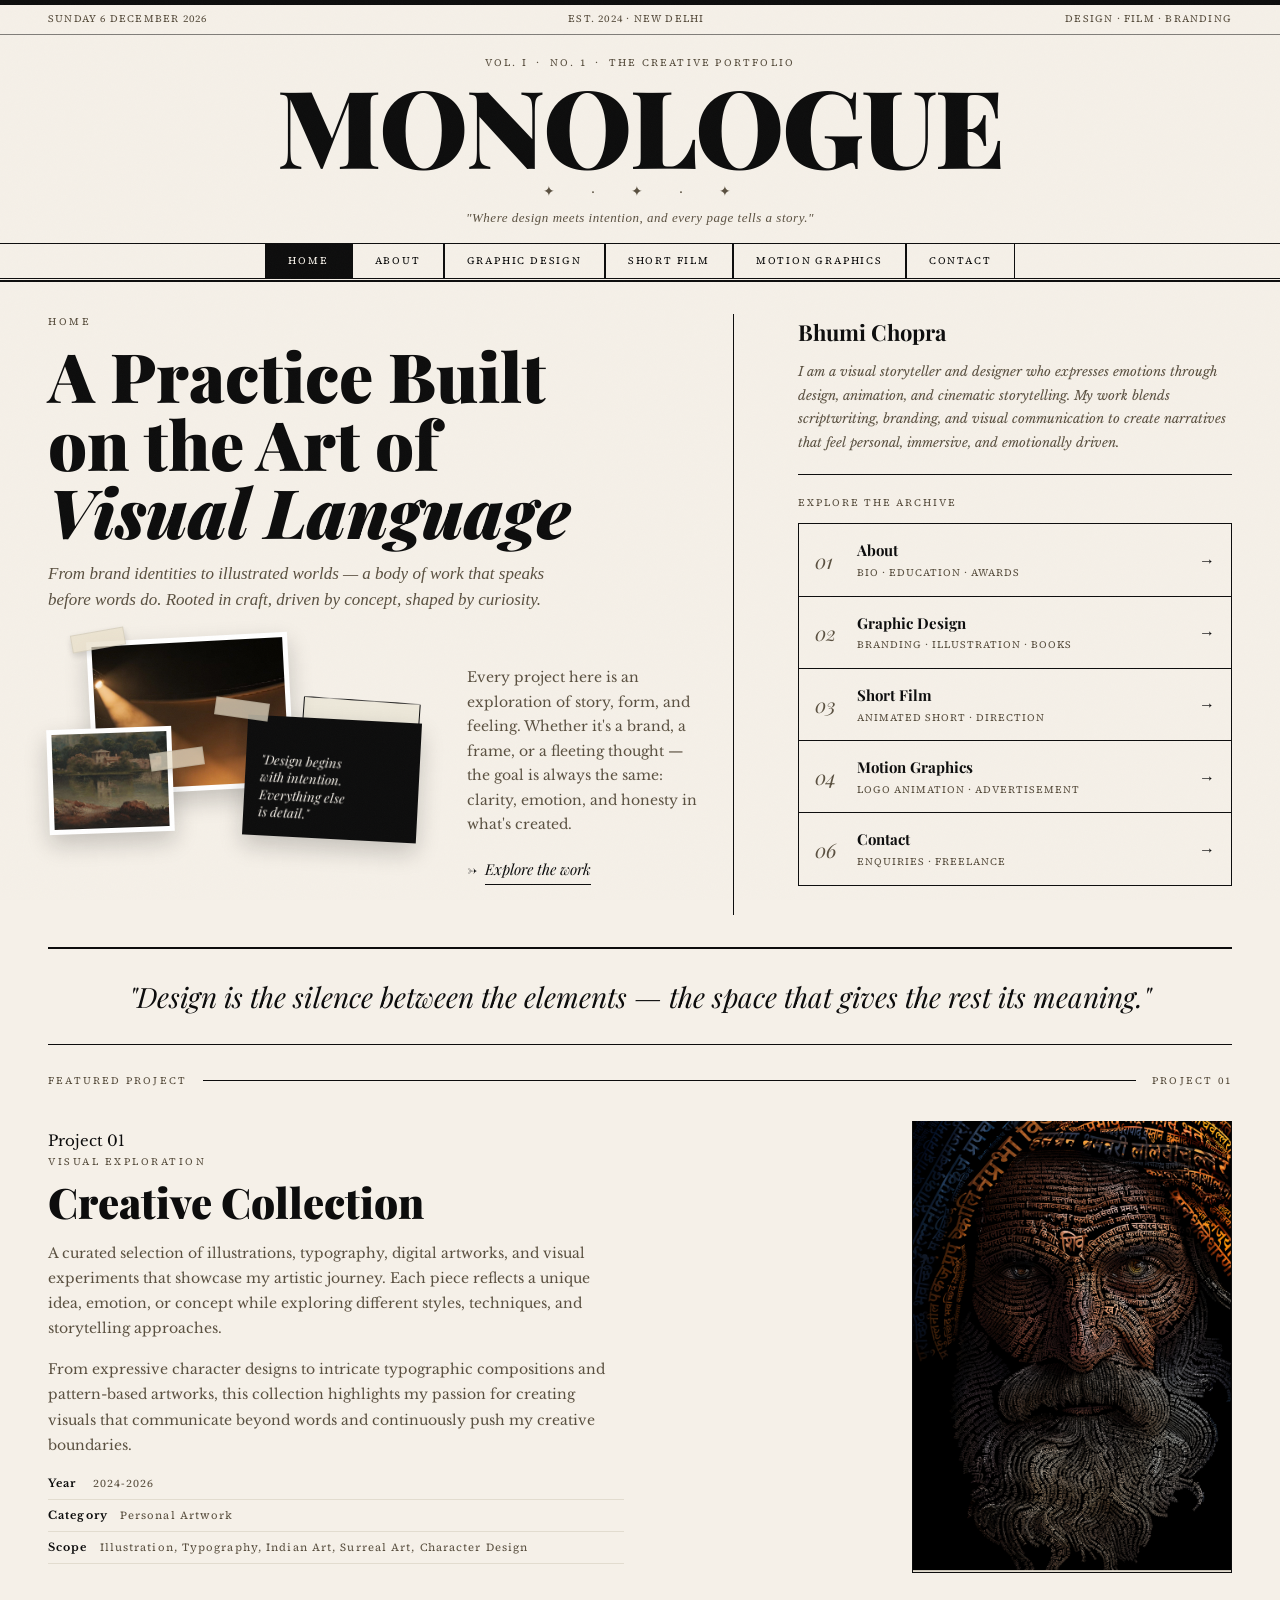
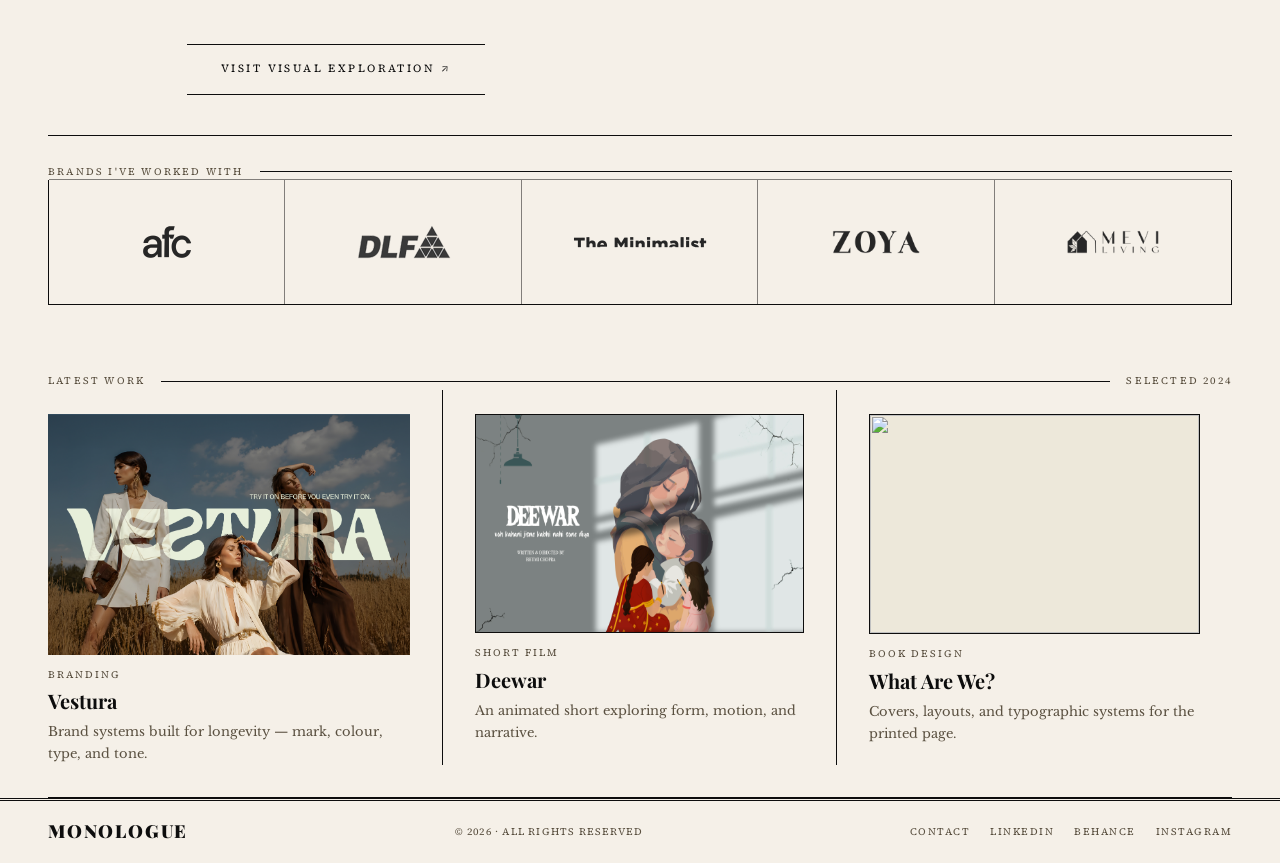
==== commit 087aefa1: "msg" ====
--- a/index.html
+++ b/index.html
@@ -178,7 +178,7 @@
     <div class="work-feature-text">
       <span class="project-number">Project 01</span>
       <span class="kicker">Visual Exploration</span>
-      <h3 class="work-title"><a href="brand-project02.html">Creative Collection</a></h3>
+      <h3 class="work-title"><a href="graphic-design.html#illustration">Creative Collection</a></h3>
       <p class="work-body">A curated selection of illustrations, typography, digital artworks, and visual experiments that showcase my artistic journey. Each piece reflects a unique idea, emotion, or concept while exploring different styles, techniques, and storytelling approaches.</p>
       <p class="work-body">From expressive character designs to intricate typographic compositions and pattern-based artworks, this collection highlights my passion for creating visuals that communicate beyond words and continuously push my creative boundaries.</p>
       <div class="work-meta">
